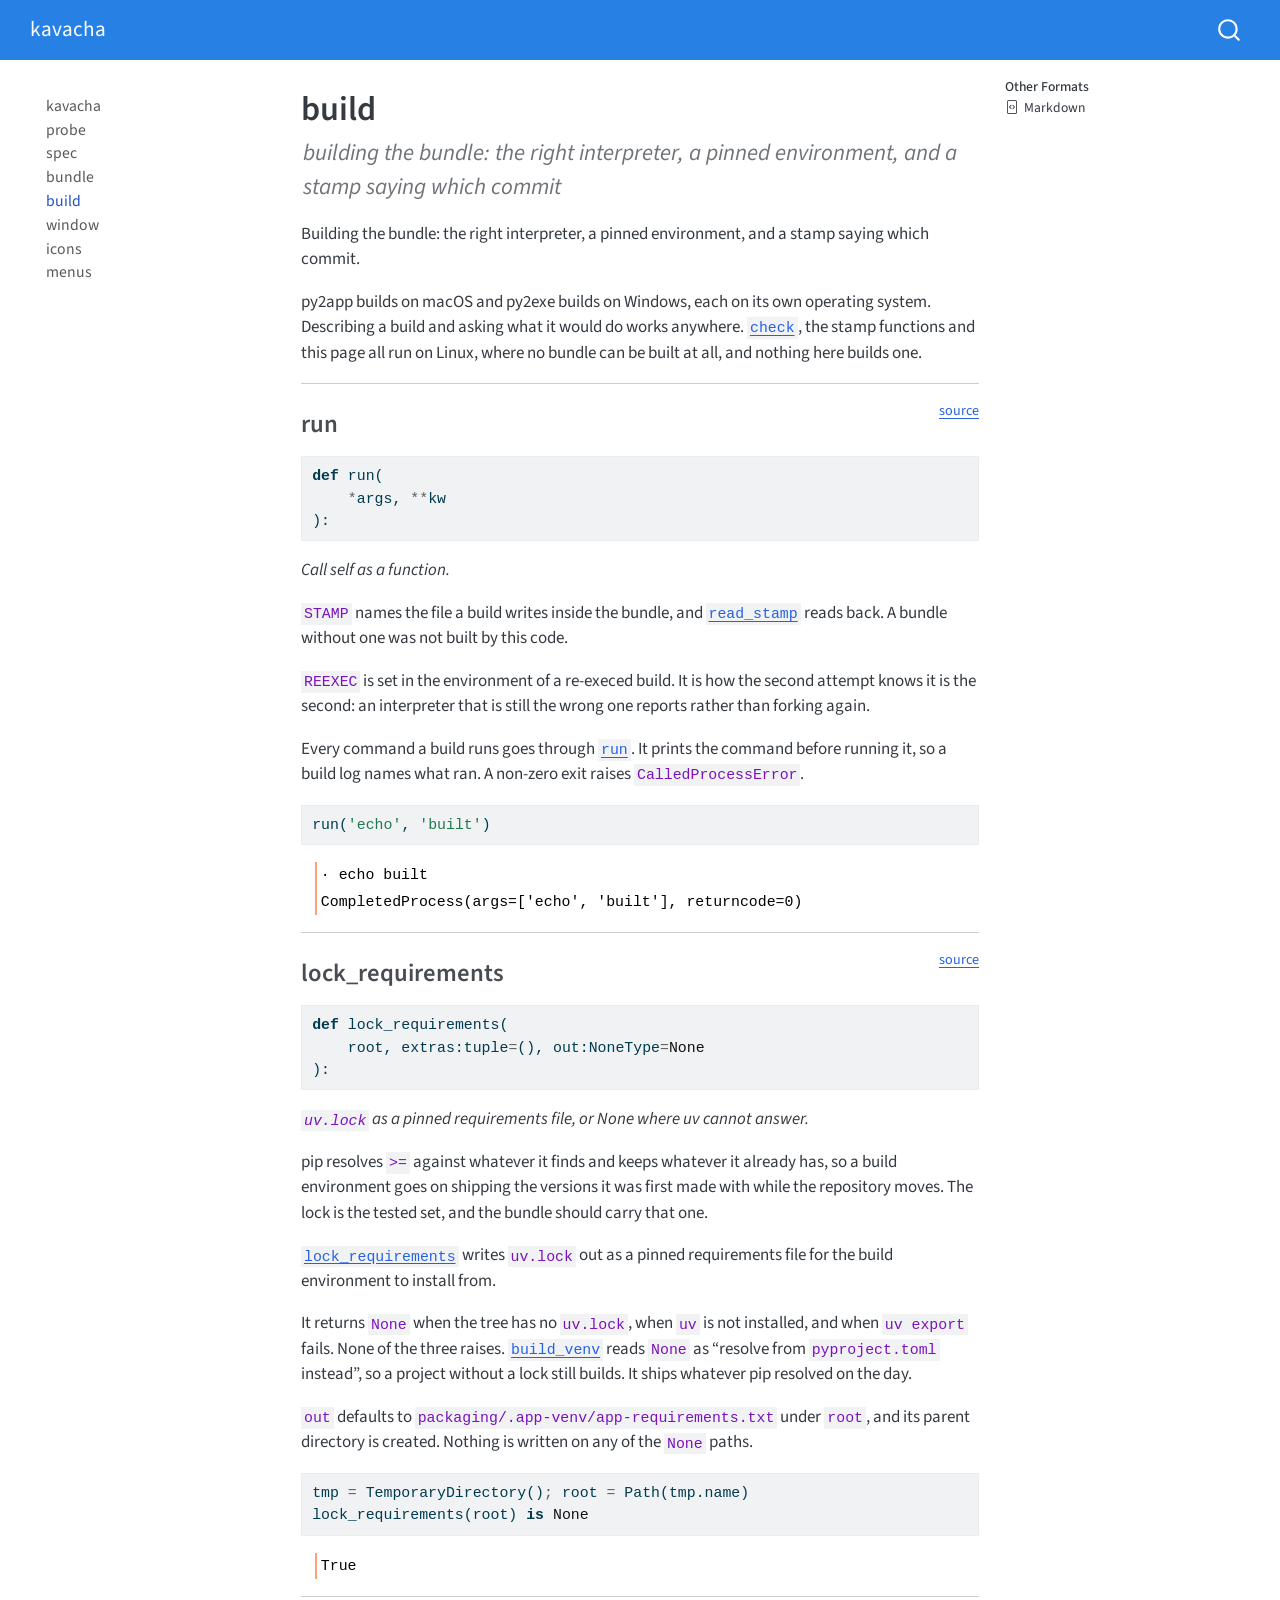
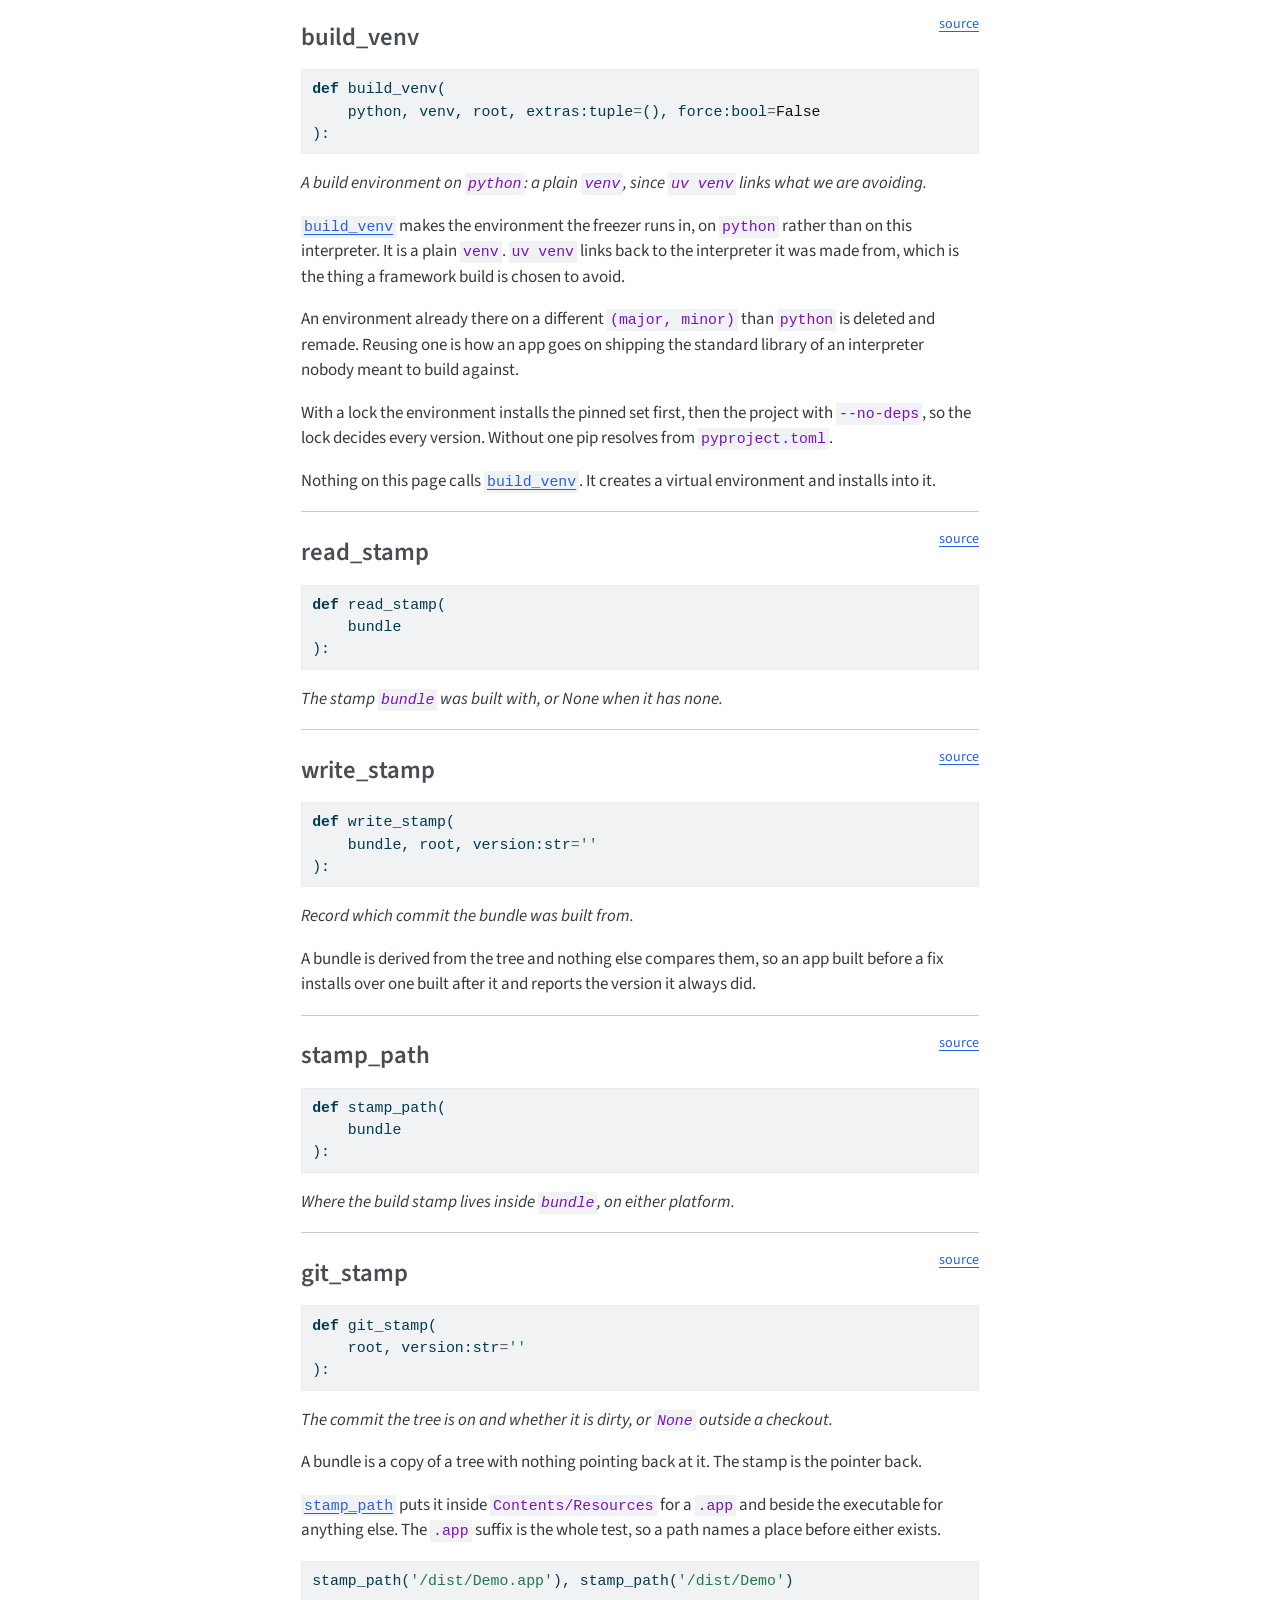
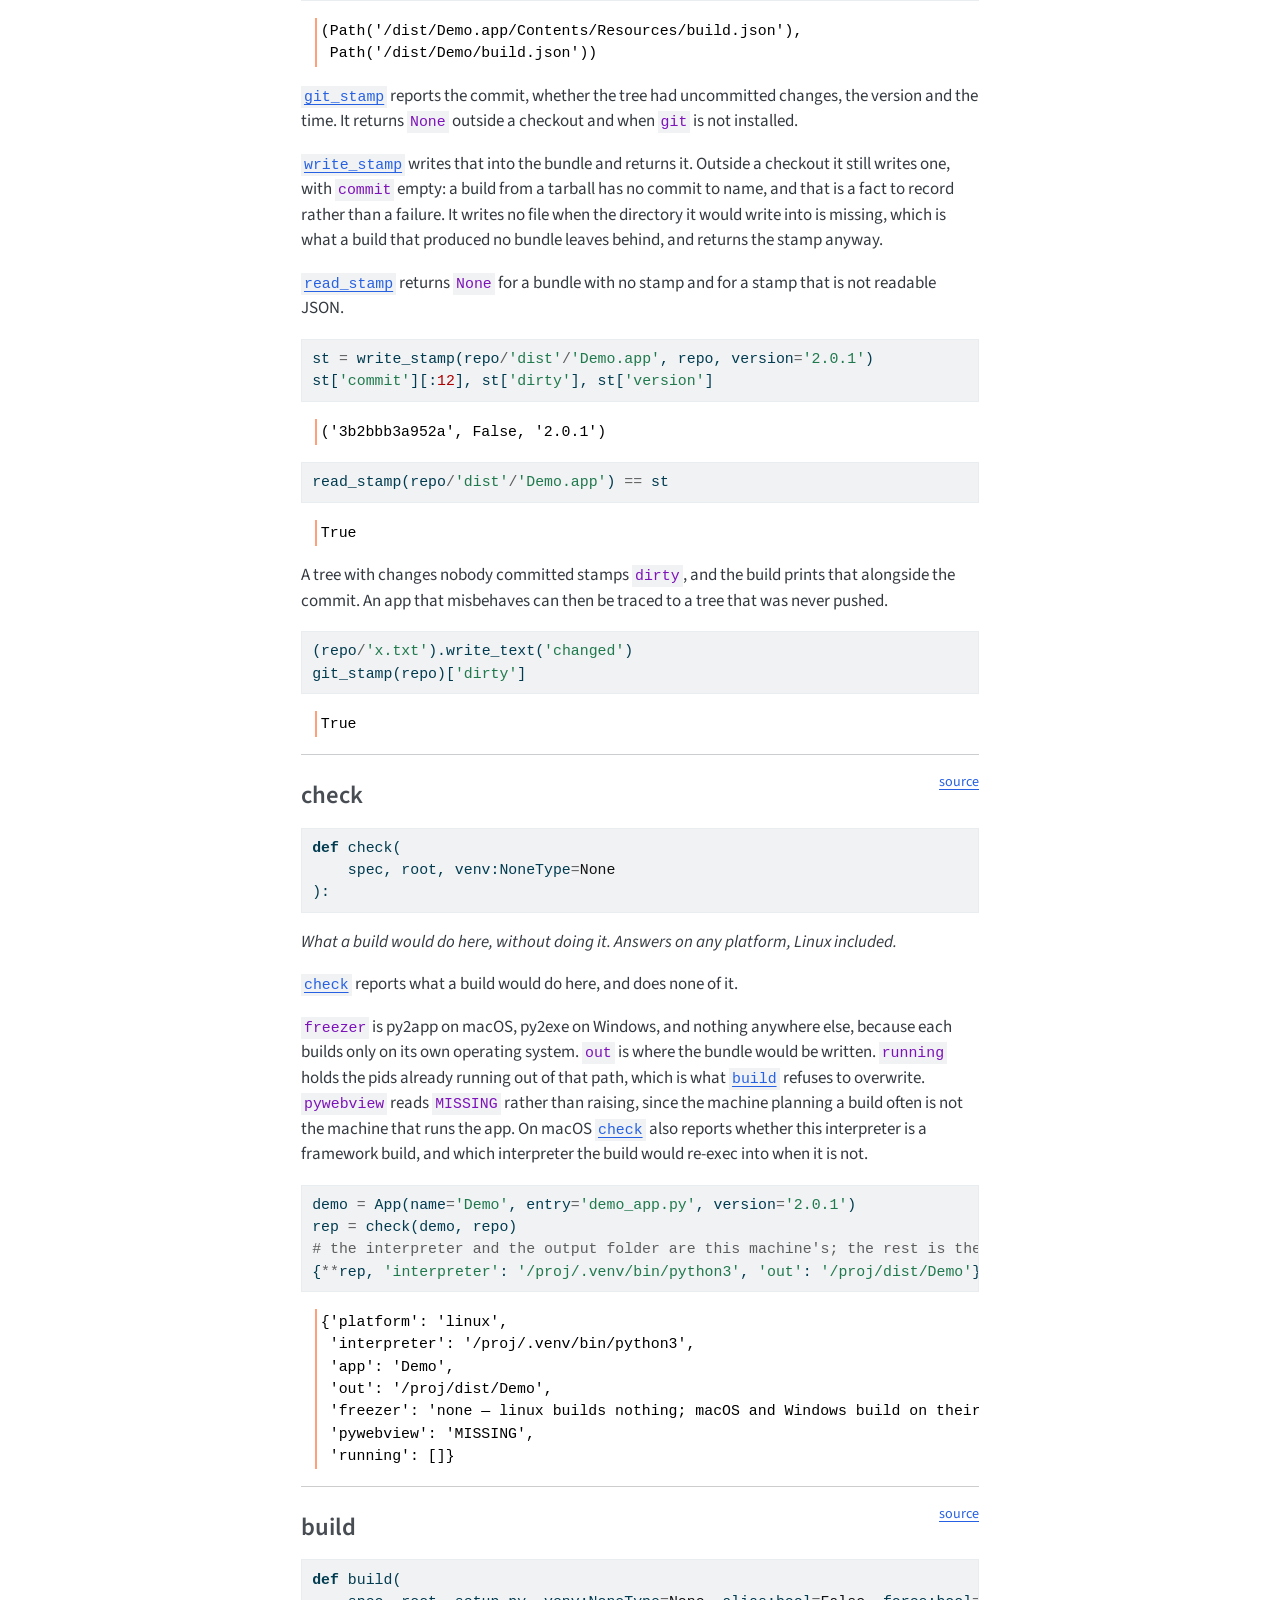
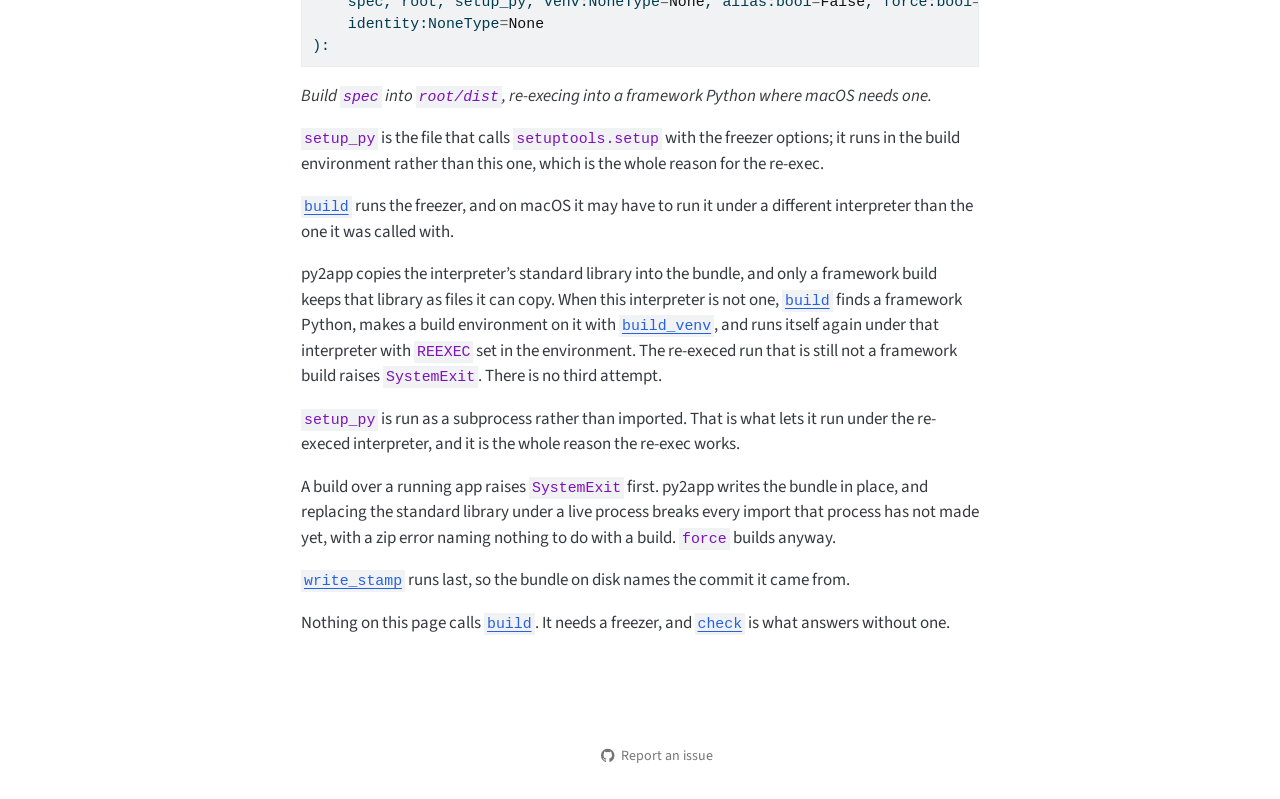
==== build.html @ 0327055d "deploy: a3404d7b54cb5eae40a34bd60ddd56decff3e683" ====
<!DOCTYPE html>
<html xmlns="http://www.w3.org/1999/xhtml" lang="en" xml:lang="en"><head>

<meta charset="utf-8">
<meta name="generator" content="quarto-1.10.18">

<meta name="viewport" content="width=device-width, initial-scale=1.0, user-scalable=yes">

<meta name="description" content="building the bundle: the right interpreter, a pinned environment, and a stamp saying which commit">

<title>build – kavacha</title>
<style>
/* Default styles provided by pandoc.
** See https://pandoc.org/MANUAL.html#variables-for-html for config info.
*/
span.smallcaps{font-variant: small-caps;}
div.columns{display: flex; gap: 1.5em;}
div.column{flex: auto;}
@media screen {
div.columns{gap: min(4vw, 1.5em);}
div.column{overflow-x: auto;}
}
div.hanging-indent{margin-left: 1.5em; text-indent: -1.5em;}
ul.task-list{list-style: none;}
ul.task-list li input[type="checkbox"] {
  width: 0.8em;
  margin: 0 0.8em 0.2em -1em; /* quarto-specific, see https://github.com/quarto-dev/quarto-cli/issues/4556 */ 
  vertical-align: middle;
}
/* CSS for syntax highlighting */
html { -webkit-text-size-adjust: 100%; }
pre > code.sourceCode { white-space: pre; position: relative; }
pre > code.sourceCode > span { display: inline-block; line-height: 1.25; }
pre > code.sourceCode > span:empty { height: 1.2em; }
.sourceCode { overflow: visible; }
code.sourceCode > span { color: inherit; text-decoration: inherit; }
div.sourceCode { margin: 1em 0; }
pre.sourceCode { margin: 0; }
@media screen {
div.sourceCode { overflow: auto; }
}
@media print {
pre > code.sourceCode { white-space: pre-wrap; }
pre > code.sourceCode > span { text-indent: -5em; padding-left: 5em; }
}
pre.numberSource code
  { counter-reset: source-line 0; }
pre.numberSource code > span
  { position: relative; left: -4em; counter-increment: source-line; }
pre.numberSource code > span > a:first-child::before
  { content: counter(source-line);
    position: relative; left: -1em; text-align: right; vertical-align: baseline;
    border: none; display: inline-block;
    -webkit-touch-callout: none; -webkit-user-select: none;
    -khtml-user-select: none; -moz-user-select: none;
    -ms-user-select: none; user-select: none;
    padding: 0 4px; width: 4em;
  }
pre.numberSource { margin-left: 3em;  padding-left: 4px; }
div.sourceCode
  {   }
@media screen {
pre > code.sourceCode > span > a:first-child::before { text-decoration: underline; }
}
</style>


<script src="site_libs/quarto-nav/quarto-nav.js"></script>
<script src="site_libs/quarto-nav/headroom.min.js"></script>
<script src="site_libs/clipboard/clipboard.min.js"></script>
<script src="site_libs/quarto-search/autocomplete.umd.js"></script>
<script src="site_libs/quarto-search/fuse.min.js"></script>
<script src="site_libs/quarto-search/quarto-search.js"></script>
<meta name="quarto:offset" content="./">
<script src="site_libs/quarto-html/quarto.js" type="module"></script>
<script src="site_libs/quarto-html/tabsets/tabsets.js" type="module"></script>
<script src="site_libs/quarto-html/popper.min.js"></script>
<script src="site_libs/quarto-html/tippy.umd.min.js"></script>
<script src="site_libs/quarto-html/anchor.min.js"></script>
<link href="site_libs/quarto-html/tippy.css" rel="stylesheet">
<link href="site_libs/quarto-html/quarto-syntax-highlighting-64a204ab8560d761af7679ceaba22944.css" rel="stylesheet" id="quarto-text-highlighting-styles">
<script src="site_libs/bootstrap/bootstrap.min.js"></script>
<link href="site_libs/bootstrap/bootstrap-icons.css" rel="stylesheet">
<link href="site_libs/bootstrap/bootstrap-d63a2c9c8df14b07662b36303925c8cc.min.css" rel="stylesheet" append-hash="true" id="quarto-bootstrap" data-mode="light">
<script id="quarto-search-options" type="application/json">{
  "location": "navbar",
  "copy-button": false,
  "collapse-after": 3,
  "panel-placement": "end",
  "type": "overlay",
  "limit": 50,
  "keyboard-shortcut": [
    "f",
    "/",
    "s"
  ],
  "show-item-context": false,
  "language": {
    "search-no-results-text": "No results",
    "search-matching-documents-text": "matching documents",
    "search-copy-link-title": "Copy link to search",
    "search-hide-matches-text": "Hide additional matches",
    "search-more-match-text": "more match in this document",
    "search-more-matches-text": "more matches in this document",
    "search-clear-button-title": "Clear",
    "search-text-placeholder": "",
    "search-detached-cancel-button-title": "Cancel",
    "search-submit-button-title": "Submit",
    "search-label": "Search"
  }
}</script>


<link rel="stylesheet" href="styles.css">
<meta property="og:title" content="build – kavacha">
<meta property="og:description" content="building the bundle: the right interpreter, a pinned environment, and a stamp saying which commit">
<meta property="og:site_name" content="kavacha">
<meta name="twitter:title" content="build – kavacha">
<meta name="twitter:description" content="building the bundle: the right interpreter, a pinned environment, and a stamp saying which commit">
<meta name="twitter:card" content="summary">
</head>

<body class="nav-sidebar floating nav-fixed quarto-light">

<div id="quarto-search-results"></div>
  <header id="quarto-header" class="headroom fixed-top">
    <nav class="navbar navbar-expand-lg " data-bs-theme="dark">
      <div class="navbar-container container-fluid">
      <div class="navbar-brand-container mx-auto">
    <a class="navbar-brand" href="./index.html">
    <span class="navbar-title">kavacha</span>
    </a>
  </div>
        <div class="quarto-navbar-tools tools-end">
</div>
          <div id="quarto-search" class="" title="Search"></div>
      </div> <!-- /container-fluid -->
    </nav>
  <nav class="quarto-secondary-nav">
    <div class="container-fluid d-flex">
      <button type="button" class="quarto-btn-toggle btn" data-bs-toggle="collapse" role="button" data-bs-target=".quarto-sidebar-collapse-item" aria-controls="quarto-sidebar" aria-expanded="false" aria-label="Toggle sidebar navigation" onclick="if (window.quartoToggleHeadroom) { window.quartoToggleHeadroom(); }">
        <i class="bi bi-layout-text-sidebar-reverse"></i>
      </button>
        <nav class="quarto-page-breadcrumbs" aria-label="breadcrumb"><ol class="breadcrumb"><li class="breadcrumb-item"><a href="./build.html">build</a></li></ol></nav>
        <a class="flex-grow-1" role="navigation" data-bs-toggle="collapse" data-bs-target=".quarto-sidebar-collapse-item" aria-controls="quarto-sidebar" aria-expanded="false" aria-label="Toggle sidebar navigation" onclick="if (window.quartoToggleHeadroom) { window.quartoToggleHeadroom(); }">      
        </a>
    </div>
  </nav>
</header>
<!-- content -->
<div id="quarto-content" class="quarto-container page-columns page-rows-contents page-layout-article page-navbar">
<!-- sidebar -->
  <nav id="quarto-sidebar" class="sidebar collapse collapse-horizontal quarto-sidebar-collapse-item sidebar-navigation floating overflow-auto">
    <div class="sidebar-menu-container"> 
    <ul class="list-unstyled mt-1">
        <li class="sidebar-item">
  <div class="sidebar-item-container"> 
  <a href="./index.html" class="sidebar-item-text sidebar-link">
 <span class="menu-text">kavacha</span></a>
  </div>
</li>
        <li class="sidebar-item">
  <div class="sidebar-item-container"> 
  <a href="./probe.html" class="sidebar-item-text sidebar-link">
 <span class="menu-text">probe</span></a>
  </div>
</li>
        <li class="sidebar-item">
  <div class="sidebar-item-container"> 
  <a href="./spec.html" class="sidebar-item-text sidebar-link">
 <span class="menu-text">spec</span></a>
  </div>
</li>
        <li class="sidebar-item">
  <div class="sidebar-item-container"> 
  <a href="./bundle.html" class="sidebar-item-text sidebar-link">
 <span class="menu-text">bundle</span></a>
  </div>
</li>
        <li class="sidebar-item">
  <div class="sidebar-item-container"> 
  <a href="./build.html" class="sidebar-item-text sidebar-link active">
 <span class="menu-text">build</span></a>
  </div>
</li>
        <li class="sidebar-item">
  <div class="sidebar-item-container"> 
  <a href="./window.html" class="sidebar-item-text sidebar-link">
 <span class="menu-text">window</span></a>
  </div>
</li>
        <li class="sidebar-item">
  <div class="sidebar-item-container"> 
  <a href="./icons.html" class="sidebar-item-text sidebar-link">
 <span class="menu-text">icons</span></a>
  </div>
</li>
        <li class="sidebar-item">
  <div class="sidebar-item-container"> 
  <a href="./menus.html" class="sidebar-item-text sidebar-link">
 <span class="menu-text">menus</span></a>
  </div>
</li>
    </ul>
    </div>
</nav>
<div id="quarto-sidebar-glass" class="quarto-sidebar-collapse-item" data-bs-toggle="collapse" data-bs-target=".quarto-sidebar-collapse-item"></div>
<!-- margin-sidebar -->
    <div id="quarto-margin-sidebar" class="sidebar margin-sidebar">
        
    <div class="quarto-alternate-formats"><h2>Other Formats</h2><ul><li><a href="build.html.md"><i class="bi bi-file-code"></i>Markdown</a></li></ul></div></div>
<!-- main -->
<main class="content" id="quarto-document-content">

<header id="title-block-header" class="quarto-title-block default">
<div class="quarto-title">
<h1 class="title">build</h1>
</div>

<div>
  <div class="description">
    building the bundle: the right interpreter, a pinned environment, and a stamp saying which commit
  </div>
</div>


<div class="quarto-title-meta">

    
  
    
  </div>
  


</header>


<!-- WARNING: THIS FILE WAS AUTOGENERATED! DO NOT EDIT! -->
<p>Building the bundle: the right interpreter, a pinned environment, and a stamp saying which commit.</p>
<p>py2app builds on macOS and py2exe builds on Windows, each on its own operating system. Describing a build and asking what it would do works anywhere. <a href="https://vedicreader.github.io/kavacha/build.html#check"><code>check</code></a>, the stamp functions and this page all run on Linux, where no bundle can be built at all, and nothing here builds one.</p>
<div id="82f7b619" class="cell" data-quarto-private-1="{&quot;key&quot;:&quot;execution&quot;,&quot;value&quot;:{&quot;iopub.execute_input&quot;:&quot;2026-09-02T08:48:09.131206+00:00&quot;,&quot;shell.execute_reply&quot;:&quot;2026-09-02T08:48:09.187807+00:00&quot;,&quot;total&quot;:0.05660334299999903}}" data-execution_count="4">
<hr>
<p><a href="https://github.com/vedicreader/kavacha/blob/main/kavacha/build.py#L21" target="_blank" style="float:right; font-size:smaller">source</a></p>
<section id="run" class="level3">
<h3 class="anchored" data-anchor-id="run">run</h3>
<div class="code-copy-outer-scaffold"><div class="sourceCode" id="cb1"><pre class="sourceCode python code-with-copy"><code class="sourceCode python"><span id="cb1-1"><a href="#cb1-1" aria-hidden="true" tabindex="-1"></a><span class="kw">def</span> run(</span>
<span id="cb1-2"><a href="#cb1-2" aria-hidden="true" tabindex="-1"></a>    <span class="op">*</span>args, <span class="op">**</span>kw</span>
<span id="cb1-3"><a href="#cb1-3" aria-hidden="true" tabindex="-1"></a>):</span></code></pre></div><button title="Copy to Clipboard" class="code-copy-button"><i class="bi"></i></button></div>
<p><em>Call self as a function.</em></p>
</section>
</div>
<p><code>STAMP</code> names the file a build writes inside the bundle, and <a href="https://vedicreader.github.io/kavacha/build.html#read_stamp"><code>read_stamp</code></a> reads back. A bundle without one was not built by this code.</p>
<p><code>REEXEC</code> is set in the environment of a re-execed build. It is how the second attempt knows it is the second: an interpreter that is still the wrong one reports rather than forking again.</p>
<p>Every command a build runs goes through <a href="https://vedicreader.github.io/kavacha/build.html#run"><code>run</code></a>. It prints the command before running it, so a build log names what ran. A non-zero exit raises <code>CalledProcessError</code>.</p>
<div id="8f3ddc7a" class="cell">
<div class="code-copy-outer-scaffold"><div class="sourceCode cell-code" id="cb2"><pre class="sourceCode python code-with-copy"><code class="sourceCode python"><span id="cb2-1"><a href="#cb2-1" aria-hidden="true" tabindex="-1"></a>run(<span class="st">'echo'</span>, <span class="st">'built'</span>)</span></code></pre></div><button title="Copy to Clipboard" class="code-copy-button"><i class="bi"></i></button></div>
<div class="cell-output cell-output-stdout">
<pre><code>· echo built</code></pre>
</div>
<div class="cell-output cell-output-display">
<pre><code>CompletedProcess(args=['echo', 'built'], returncode=0)</code></pre>
</div>
</div>
<div id="dff03c9b" class="cell" data-quarto-private-1="{&quot;key&quot;:&quot;execution&quot;,&quot;value&quot;:{&quot;iopub.execute_input&quot;:&quot;2026-09-02T08:48:09.189614+00:00&quot;,&quot;shell.execute_reply&quot;:&quot;2026-09-02T08:48:09.192902+00:00&quot;,&quot;total&quot;:0.003290288999998836}}" data-execution_count="6">
<hr>
<p><a href="https://github.com/vedicreader/kavacha/blob/main/kavacha/build.py#L26" target="_blank" style="float:right; font-size:smaller">source</a></p>
<section id="lock_requirements" class="level3">
<h3 class="anchored" data-anchor-id="lock_requirements">lock_requirements</h3>
<div class="code-copy-outer-scaffold"><div class="sourceCode" id="cb5"><pre class="sourceCode python code-with-copy"><code class="sourceCode python"><span id="cb5-1"><a href="#cb5-1" aria-hidden="true" tabindex="-1"></a><span class="kw">def</span> lock_requirements(</span>
<span id="cb5-2"><a href="#cb5-2" aria-hidden="true" tabindex="-1"></a>    root, extras:<span class="bu">tuple</span><span class="op">=</span>(), out:NoneType<span class="op">=</span><span class="va">None</span></span>
<span id="cb5-3"><a href="#cb5-3" aria-hidden="true" tabindex="-1"></a>):</span></code></pre></div><button title="Copy to Clipboard" class="code-copy-button"><i class="bi"></i></button></div>
<p><em><code>uv.lock</code> as a pinned requirements file, or None where uv cannot answer.</em></p>
<p>pip resolves <code>&gt;=</code> against whatever it finds and keeps whatever it already has, so a build environment goes on shipping the versions it was first made with while the repository moves. The lock is the tested set, and the bundle should carry that one.</p>
</section>
</div>
<p><a href="https://vedicreader.github.io/kavacha/build.html#lock_requirements"><code>lock_requirements</code></a> writes <code>uv.lock</code> out as a pinned requirements file for the build environment to install from.</p>
<p>It returns <code>None</code> when the tree has no <code>uv.lock</code>, when <code>uv</code> is not installed, and when <code>uv export</code> fails. None of the three raises. <a href="https://vedicreader.github.io/kavacha/build.html#build_venv"><code>build_venv</code></a> reads <code>None</code> as “resolve from <code>pyproject.toml</code> instead”, so a project without a lock still builds. It ships whatever pip resolved on the day.</p>
<p><code>out</code> defaults to <code>packaging/.app-venv/app-requirements.txt</code> under <code>root</code>, and its parent directory is created. Nothing is written on any of the <code>None</code> paths.</p>
<div id="d8c594e6" class="cell">
<div class="code-copy-outer-scaffold"><div class="sourceCode cell-code" id="cb6"><pre class="sourceCode python code-with-copy"><code class="sourceCode python"><span id="cb6-1"><a href="#cb6-1" aria-hidden="true" tabindex="-1"></a>tmp <span class="op">=</span> TemporaryDirectory()<span class="op">;</span> root <span class="op">=</span> Path(tmp.name)</span>
<span id="cb6-2"><a href="#cb6-2" aria-hidden="true" tabindex="-1"></a>lock_requirements(root) <span class="kw">is</span> <span class="va">None</span></span></code></pre></div><button title="Copy to Clipboard" class="code-copy-button"><i class="bi"></i></button></div>
<div class="cell-output cell-output-display">
<pre><code>True</code></pre>
</div>
</div>
<div id="2c5c7f65" class="cell" data-quarto-private-1="{&quot;key&quot;:&quot;execution&quot;,&quot;value&quot;:{&quot;iopub.execute_input&quot;:&quot;2026-09-02T08:48:09.195103+00:00&quot;,&quot;shell.execute_reply&quot;:&quot;2026-09-02T08:48:09.198596+00:00&quot;,&quot;total&quot;:0.003495759000003318}}" data-execution_count="8">
<hr>
<p><a href="https://github.com/vedicreader/kavacha/blob/main/kavacha/build.py#L49" target="_blank" style="float:right; font-size:smaller">source</a></p>
<section id="build_venv" class="level3">
<h3 class="anchored" data-anchor-id="build_venv">build_venv</h3>
<div class="code-copy-outer-scaffold"><div class="sourceCode" id="cb8"><pre class="sourceCode python code-with-copy"><code class="sourceCode python"><span id="cb8-1"><a href="#cb8-1" aria-hidden="true" tabindex="-1"></a><span class="kw">def</span> build_venv(</span>
<span id="cb8-2"><a href="#cb8-2" aria-hidden="true" tabindex="-1"></a>    python, venv, root, extras:<span class="bu">tuple</span><span class="op">=</span>(), force:<span class="bu">bool</span><span class="op">=</span><span class="va">False</span></span>
<span id="cb8-3"><a href="#cb8-3" aria-hidden="true" tabindex="-1"></a>):</span></code></pre></div><button title="Copy to Clipboard" class="code-copy-button"><i class="bi"></i></button></div>
<p><em>A build environment on <code>python</code>: a plain <code>venv</code>, since <code>uv venv</code> links what we are avoiding.</em></p>
</section>
</div>
<p><a href="https://vedicreader.github.io/kavacha/build.html#build_venv"><code>build_venv</code></a> makes the environment the freezer runs in, on <code>python</code> rather than on this interpreter. It is a plain <code>venv</code>. <code>uv venv</code> links back to the interpreter it was made from, which is the thing a framework build is chosen to avoid.</p>
<p>An environment already there on a different <code>(major, minor)</code> than <code>python</code> is deleted and remade. Reusing one is how an app goes on shipping the standard library of an interpreter nobody meant to build against.</p>
<p>With a lock the environment installs the pinned set first, then the project with <code>--no-deps</code>, so the lock decides every version. Without one pip resolves from <code>pyproject.toml</code>.</p>
<p>Nothing on this page calls <a href="https://vedicreader.github.io/kavacha/build.html#build_venv"><code>build_venv</code></a>. It creates a virtual environment and installs into it.</p>
<div id="17938307" class="cell" data-quarto-private-1="{&quot;key&quot;:&quot;execution&quot;,&quot;value&quot;:{&quot;iopub.execute_input&quot;:&quot;2026-09-02T08:48:09.200862+00:00&quot;,&quot;shell.execute_reply&quot;:&quot;2026-09-02T08:48:09.203283+00:00&quot;,&quot;total&quot;:0.002424007999998423}}" data-execution_count="10">
<hr>
<p><a href="https://github.com/vedicreader/kavacha/blob/main/kavacha/build.py#L100" target="_blank" style="float:right; font-size:smaller">source</a></p>
<section id="read_stamp" class="level3">
<h3 class="anchored" data-anchor-id="read_stamp">read_stamp</h3>
<div class="code-copy-outer-scaffold"><div class="sourceCode" id="cb9"><pre class="sourceCode python code-with-copy"><code class="sourceCode python"><span id="cb9-1"><a href="#cb9-1" aria-hidden="true" tabindex="-1"></a><span class="kw">def</span> read_stamp(</span>
<span id="cb9-2"><a href="#cb9-2" aria-hidden="true" tabindex="-1"></a>    bundle</span>
<span id="cb9-3"><a href="#cb9-3" aria-hidden="true" tabindex="-1"></a>):</span></code></pre></div><button title="Copy to Clipboard" class="code-copy-button"><i class="bi"></i></button></div>
<p><em>The stamp <code>bundle</code> was built with, or None when it has none.</em></p>
</section>
</div>
<div id="ce5b53c8" class="cell" data-quarto-private-1="{&quot;key&quot;:&quot;execution&quot;,&quot;value&quot;:{&quot;iopub.execute_input&quot;:&quot;2026-09-02T08:48:09.203364+00:00&quot;,&quot;shell.execute_reply&quot;:&quot;2026-09-02T08:48:09.206114+00:00&quot;,&quot;total&quot;:0.0027528340000060325}}" data-execution_count="11">
<hr>
<p><a href="https://github.com/vedicreader/kavacha/blob/main/kavacha/build.py#L87" target="_blank" style="float:right; font-size:smaller">source</a></p>
<section id="write_stamp" class="level3">
<h3 class="anchored" data-anchor-id="write_stamp">write_stamp</h3>
<div class="code-copy-outer-scaffold"><div class="sourceCode" id="cb10"><pre class="sourceCode python code-with-copy"><code class="sourceCode python"><span id="cb10-1"><a href="#cb10-1" aria-hidden="true" tabindex="-1"></a><span class="kw">def</span> write_stamp(</span>
<span id="cb10-2"><a href="#cb10-2" aria-hidden="true" tabindex="-1"></a>    bundle, root, version:<span class="bu">str</span><span class="op">=</span><span class="st">''</span></span>
<span id="cb10-3"><a href="#cb10-3" aria-hidden="true" tabindex="-1"></a>):</span></code></pre></div><button title="Copy to Clipboard" class="code-copy-button"><i class="bi"></i></button></div>
<p><em>Record which commit the bundle was built from.</em></p>
<p>A bundle is derived from the tree and nothing else compares them, so an app built before a fix installs over one built after it and reports the version it always did.</p>
</section>
</div>
<div id="5e7839e1" class="cell" data-quarto-private-1="{&quot;key&quot;:&quot;execution&quot;,&quot;value&quot;:{&quot;iopub.execute_input&quot;:&quot;2026-09-02T08:48:09.206198+00:00&quot;,&quot;shell.execute_reply&quot;:&quot;2026-09-02T08:48:09.208647+00:00&quot;,&quot;total&quot;:0.002451403999998547}}" data-execution_count="12">
<hr>
<p><a href="https://github.com/vedicreader/kavacha/blob/main/kavacha/build.py#L82" target="_blank" style="float:right; font-size:smaller">source</a></p>
<section id="stamp_path" class="level3">
<h3 class="anchored" data-anchor-id="stamp_path">stamp_path</h3>
<div class="code-copy-outer-scaffold"><div class="sourceCode" id="cb11"><pre class="sourceCode python code-with-copy"><code class="sourceCode python"><span id="cb11-1"><a href="#cb11-1" aria-hidden="true" tabindex="-1"></a><span class="kw">def</span> stamp_path(</span>
<span id="cb11-2"><a href="#cb11-2" aria-hidden="true" tabindex="-1"></a>    bundle</span>
<span id="cb11-3"><a href="#cb11-3" aria-hidden="true" tabindex="-1"></a>):</span></code></pre></div><button title="Copy to Clipboard" class="code-copy-button"><i class="bi"></i></button></div>
<p><em>Where the build stamp lives inside <code>bundle</code>, on either platform.</em></p>
</section>
</div>
<div id="aae63530" class="cell" data-quarto-private-1="{&quot;key&quot;:&quot;execution&quot;,&quot;value&quot;:{&quot;iopub.execute_input&quot;:&quot;2026-09-02T08:48:09.208727+00:00&quot;,&quot;shell.execute_reply&quot;:&quot;2026-09-02T08:48:09.211577+00:00&quot;,&quot;total&quot;:0.0028532270000027893}}" data-execution_count="13">
<hr>
<p><a href="https://github.com/vedicreader/kavacha/blob/main/kavacha/build.py#L71" target="_blank" style="float:right; font-size:smaller">source</a></p>
<section id="git_stamp" class="level3">
<h3 class="anchored" data-anchor-id="git_stamp">git_stamp</h3>
<div class="code-copy-outer-scaffold"><div class="sourceCode" id="cb12"><pre class="sourceCode python code-with-copy"><code class="sourceCode python"><span id="cb12-1"><a href="#cb12-1" aria-hidden="true" tabindex="-1"></a><span class="kw">def</span> git_stamp(</span>
<span id="cb12-2"><a href="#cb12-2" aria-hidden="true" tabindex="-1"></a>    root, version:<span class="bu">str</span><span class="op">=</span><span class="st">''</span></span>
<span id="cb12-3"><a href="#cb12-3" aria-hidden="true" tabindex="-1"></a>):</span></code></pre></div><button title="Copy to Clipboard" class="code-copy-button"><i class="bi"></i></button></div>
<p><em>The commit the tree is on and whether it is dirty, or <code>None</code> outside a checkout.</em></p>
</section>
</div>
<p>A bundle is a copy of a tree with nothing pointing back at it. The stamp is the pointer back.</p>
<p><a href="https://vedicreader.github.io/kavacha/build.html#stamp_path"><code>stamp_path</code></a> puts it inside <code>Contents/Resources</code> for a <code>.app</code> and beside the executable for anything else. The <code>.app</code> suffix is the whole test, so a path names a place before either exists.</p>
<div id="6835ecb6" class="cell">
<div class="code-copy-outer-scaffold"><div class="sourceCode cell-code" id="cb13"><pre class="sourceCode python code-with-copy"><code class="sourceCode python"><span id="cb13-1"><a href="#cb13-1" aria-hidden="true" tabindex="-1"></a>stamp_path(<span class="st">'/dist/Demo.app'</span>), stamp_path(<span class="st">'/dist/Demo'</span>)</span></code></pre></div><button title="Copy to Clipboard" class="code-copy-button"><i class="bi"></i></button></div>
<div class="cell-output cell-output-display">
<pre><code>(Path('/dist/Demo.app/Contents/Resources/build.json'),
 Path('/dist/Demo/build.json'))</code></pre>
</div>
</div>
<p><a href="https://vedicreader.github.io/kavacha/build.html#git_stamp"><code>git_stamp</code></a> reports the commit, whether the tree had uncommitted changes, the version and the time. It returns <code>None</code> outside a checkout and when <code>git</code> is not installed.</p>
<p><a href="https://vedicreader.github.io/kavacha/build.html#write_stamp"><code>write_stamp</code></a> writes that into the bundle and returns it. Outside a checkout it still writes one, with <code>commit</code> empty: a build from a tarball has no commit to name, and that is a fact to record rather than a failure. It writes no file when the directory it would write into is missing, which is what a build that produced no bundle leaves behind, and returns the stamp anyway.</p>
<p><a href="https://vedicreader.github.io/kavacha/build.html#read_stamp"><code>read_stamp</code></a> returns <code>None</code> for a bundle with no stamp and for a stamp that is not readable JSON.</p>
<div id="61fa6662" class="cell">
<div class="code-copy-outer-scaffold"><div class="sourceCode cell-code" id="cb15"><pre class="sourceCode python code-with-copy"><code class="sourceCode python"><span id="cb15-1"><a href="#cb15-1" aria-hidden="true" tabindex="-1"></a>st <span class="op">=</span> write_stamp(repo<span class="op">/</span><span class="st">'dist'</span><span class="op">/</span><span class="st">'Demo.app'</span>, repo, version<span class="op">=</span><span class="st">'2.0.1'</span>)</span>
<span id="cb15-2"><a href="#cb15-2" aria-hidden="true" tabindex="-1"></a>st[<span class="st">'commit'</span>][:<span class="dv">12</span>], st[<span class="st">'dirty'</span>], st[<span class="st">'version'</span>]</span></code></pre></div><button title="Copy to Clipboard" class="code-copy-button"><i class="bi"></i></button></div>
<div class="cell-output cell-output-display">
<pre><code>('3b2bbb3a952a', False, '2.0.1')</code></pre>
</div>
</div>
<div id="0da5e6c6" class="cell">
<div class="code-copy-outer-scaffold"><div class="sourceCode cell-code" id="cb17"><pre class="sourceCode python code-with-copy"><code class="sourceCode python"><span id="cb17-1"><a href="#cb17-1" aria-hidden="true" tabindex="-1"></a>read_stamp(repo<span class="op">/</span><span class="st">'dist'</span><span class="op">/</span><span class="st">'Demo.app'</span>) <span class="op">==</span> st</span></code></pre></div><button title="Copy to Clipboard" class="code-copy-button"><i class="bi"></i></button></div>
<div class="cell-output cell-output-display">
<pre><code>True</code></pre>
</div>
</div>
<p>A tree with changes nobody committed stamps <code>dirty</code>, and the build prints that alongside the commit. An app that misbehaves can then be traced to a tree that was never pushed.</p>
<div id="e2d9206f" class="cell">
<div class="code-copy-outer-scaffold"><div class="sourceCode cell-code" id="cb19"><pre class="sourceCode python code-with-copy"><code class="sourceCode python"><span id="cb19-1"><a href="#cb19-1" aria-hidden="true" tabindex="-1"></a>(repo<span class="op">/</span><span class="st">'x.txt'</span>).write_text(<span class="st">'changed'</span>)</span>
<span id="cb19-2"><a href="#cb19-2" aria-hidden="true" tabindex="-1"></a>git_stamp(repo)[<span class="st">'dirty'</span>]</span></code></pre></div><button title="Copy to Clipboard" class="code-copy-button"><i class="bi"></i></button></div>
<div class="cell-output cell-output-display">
<pre><code>True</code></pre>
</div>
</div>
<div id="49fe3de7" class="cell" data-quarto-private-1="{&quot;key&quot;:&quot;execution&quot;,&quot;value&quot;:{&quot;iopub.execute_input&quot;:&quot;2026-09-02T08:48:09.214006+00:00&quot;,&quot;shell.execute_reply&quot;:&quot;2026-09-02T08:48:09.217144+00:00&quot;,&quot;total&quot;:0.0031407170000008477}}" data-execution_count="15">
<hr>
<p><a href="https://github.com/vedicreader/kavacha/blob/main/kavacha/build.py#L106" target="_blank" style="float:right; font-size:smaller">source</a></p>
<section id="check" class="level3">
<h3 class="anchored" data-anchor-id="check">check</h3>
<div class="code-copy-outer-scaffold"><div class="sourceCode" id="cb21"><pre class="sourceCode python code-with-copy"><code class="sourceCode python"><span id="cb21-1"><a href="#cb21-1" aria-hidden="true" tabindex="-1"></a><span class="kw">def</span> check(</span>
<span id="cb21-2"><a href="#cb21-2" aria-hidden="true" tabindex="-1"></a>    spec, root, venv:NoneType<span class="op">=</span><span class="va">None</span></span>
<span id="cb21-3"><a href="#cb21-3" aria-hidden="true" tabindex="-1"></a>):</span></code></pre></div><button title="Copy to Clipboard" class="code-copy-button"><i class="bi"></i></button></div>
<p><em>What a build would do here, without doing it. Answers on any platform, Linux included.</em></p>
</section>
</div>
<p><a href="https://vedicreader.github.io/kavacha/build.html#check"><code>check</code></a> reports what a build would do here, and does none of it.</p>
<p><code>freezer</code> is py2app on macOS, py2exe on Windows, and nothing anywhere else, because each builds only on its own operating system. <code>out</code> is where the bundle would be written. <code>running</code> holds the pids already running out of that path, which is what <a href="https://vedicreader.github.io/kavacha/build.html#build"><code>build</code></a> refuses to overwrite. <code>pywebview</code> reads <code>MISSING</code> rather than raising, since the machine planning a build often is not the machine that runs the app. On macOS <a href="https://vedicreader.github.io/kavacha/build.html#check"><code>check</code></a> also reports whether this interpreter is a framework build, and which interpreter the build would re-exec into when it is not.</p>
<div id="fd45620c" class="cell">
<div class="code-copy-outer-scaffold"><div class="sourceCode cell-code" id="cb22"><pre class="sourceCode python code-with-copy"><code class="sourceCode python"><span id="cb22-1"><a href="#cb22-1" aria-hidden="true" tabindex="-1"></a>demo <span class="op">=</span> App(name<span class="op">=</span><span class="st">'Demo'</span>, entry<span class="op">=</span><span class="st">'demo_app.py'</span>, version<span class="op">=</span><span class="st">'2.0.1'</span>)</span>
<span id="cb22-2"><a href="#cb22-2" aria-hidden="true" tabindex="-1"></a>rep <span class="op">=</span> check(demo, repo)</span>
<span id="cb22-3"><a href="#cb22-3" aria-hidden="true" tabindex="-1"></a><span class="co"># the interpreter and the output folder are this machine's; the rest is the same anywhere</span></span>
<span id="cb22-4"><a href="#cb22-4" aria-hidden="true" tabindex="-1"></a>{<span class="op">**</span>rep, <span class="st">'interpreter'</span>: <span class="st">'/proj/.venv/bin/python3'</span>, <span class="st">'out'</span>: <span class="st">'/proj/dist/Demo'</span>}</span></code></pre></div><button title="Copy to Clipboard" class="code-copy-button"><i class="bi"></i></button></div>
<div class="cell-output cell-output-display">
<pre><code>{'platform': 'linux',
 'interpreter': '/proj/.venv/bin/python3',
 'app': 'Demo',
 'out': '/proj/dist/Demo',
 'freezer': 'none — linux builds nothing; macOS and Windows build on their own OS',
 'pywebview': 'MISSING',
 'running': []}</code></pre>
</div>
</div>
<div id="b2085c76" class="cell" data-quarto-private-1="{&quot;key&quot;:&quot;execution&quot;,&quot;value&quot;:{&quot;iopub.execute_input&quot;:&quot;2026-09-02T08:48:09.219886+00:00&quot;,&quot;shell.execute_reply&quot;:&quot;2026-09-02T08:48:09.224140+00:00&quot;,&quot;total&quot;:0.0042564139999967665}}" data-execution_count="17">
<hr>
<p><a href="https://github.com/vedicreader/kavacha/blob/main/kavacha/build.py#L127" target="_blank" style="float:right; font-size:smaller">source</a></p>
<section id="build" class="level3">
<h3 class="anchored" data-anchor-id="build">build</h3>
<div class="code-copy-outer-scaffold"><div class="sourceCode" id="cb24"><pre class="sourceCode python code-with-copy"><code class="sourceCode python"><span id="cb24-1"><a href="#cb24-1" aria-hidden="true" tabindex="-1"></a><span class="kw">def</span> build(</span>
<span id="cb24-2"><a href="#cb24-2" aria-hidden="true" tabindex="-1"></a>    spec, root, setup_py, venv:NoneType<span class="op">=</span><span class="va">None</span>, alias:<span class="bu">bool</span><span class="op">=</span><span class="va">False</span>, force:<span class="bu">bool</span><span class="op">=</span><span class="va">False</span>, rebuild_venv:<span class="bu">bool</span><span class="op">=</span><span class="va">False</span>,</span>
<span id="cb24-3"><a href="#cb24-3" aria-hidden="true" tabindex="-1"></a>    identity:NoneType<span class="op">=</span><span class="va">None</span></span>
<span id="cb24-4"><a href="#cb24-4" aria-hidden="true" tabindex="-1"></a>):</span></code></pre></div><button title="Copy to Clipboard" class="code-copy-button"><i class="bi"></i></button></div>
<p><em>Build <code>spec</code> into <code>root/dist</code>, re-execing into a framework Python where macOS needs one.</em></p>
<p><code>setup_py</code> is the file that calls <code>setuptools.setup</code> with the freezer options; it runs in the build environment rather than this one, which is the whole reason for the re-exec.</p>
</section>
</div>
<p><a href="https://vedicreader.github.io/kavacha/build.html#build"><code>build</code></a> runs the freezer, and on macOS it may have to run it under a different interpreter than the one it was called with.</p>
<p>py2app copies the interpreter’s standard library into the bundle, and only a framework build keeps that library as files it can copy. When this interpreter is not one, <a href="https://vedicreader.github.io/kavacha/build.html#build"><code>build</code></a> finds a framework Python, makes a build environment on it with <a href="https://vedicreader.github.io/kavacha/build.html#build_venv"><code>build_venv</code></a>, and runs itself again under that interpreter with <code>REEXEC</code> set in the environment. The re-execed run that is still not a framework build raises <code>SystemExit</code>. There is no third attempt.</p>
<p><code>setup_py</code> is run as a subprocess rather than imported. That is what lets it run under the re-execed interpreter, and it is the whole reason the re-exec works.</p>
<p>A build over a running app raises <code>SystemExit</code> first. py2app writes the bundle in place, and replacing the standard library under a live process breaks every import that process has not made yet, with a zip error naming nothing to do with a build. <code>force</code> builds anyway.</p>
<p><a href="https://vedicreader.github.io/kavacha/build.html#write_stamp"><code>write_stamp</code></a> runs last, so the bundle on disk names the commit it came from.</p>
<p>Nothing on this page calls <a href="https://vedicreader.github.io/kavacha/build.html#build"><code>build</code></a>. It needs a freezer, and <a href="https://vedicreader.github.io/kavacha/build.html#check"><code>check</code></a> is what answers without one.</p>



</main> <!-- /main -->
<script id="quarto-html-after-body" type="application/javascript">
  window.document.addEventListener("DOMContentLoaded", function (event) {
    const icon = "";
    const anchorJS = new window.AnchorJS();
    anchorJS.options = {
      placement: 'right',
      icon: icon
    };
    anchorJS.add('.anchored');
    const isCodeAnnotation = (el) => {
      for (const clz of el.classList) {
        if (clz.startsWith('code-annotation-')) {                     
          return true;
        }
      }
      return false;
    }
    const onCopySuccess = function(e) {
      // button target
      const button = e.trigger;
      // don't keep focus
      button.blur();
      // flash "checked"
      button.classList.add('code-copy-button-checked');
      var currentTitle = button.getAttribute("title");
      button.setAttribute("title", "Copied!");
      let tooltip;
      if (window.bootstrap) {
        button.setAttribute("data-bs-toggle", "tooltip");
        button.setAttribute("data-bs-placement", "left");
        button.setAttribute("data-bs-title", "Copied!");
        tooltip = new bootstrap.Tooltip(button, 
          { trigger: "manual", 
            customClass: "code-copy-button-tooltip",
            offset: [0, -8]});
        tooltip.show();    
      }
      setTimeout(function() {
        if (tooltip) {
          tooltip.hide();
          button.removeAttribute("data-bs-title");
          button.removeAttribute("data-bs-toggle");
          button.removeAttribute("data-bs-placement");
        }
        button.setAttribute("title", currentTitle);
        button.classList.remove('code-copy-button-checked');
      }, 1000);
      // clear code selection
      e.clearSelection();
    }
    const getTextToCopy = function(trigger) {
      const outerScaffold = trigger.parentElement.cloneNode(true);
      const codeEl = outerScaffold.querySelector('code');
      for (const childEl of codeEl.children) {
        if (isCodeAnnotation(childEl)) {
          childEl.remove();
        }
      }
      return codeEl.innerText;
    }
    const clipboard = new window.ClipboardJS('.code-copy-button:not([data-in-quarto-modal])', {
      text: getTextToCopy
    });
    clipboard.on('success', onCopySuccess);
    if (window.document.getElementById('quarto-embedded-source-code-modal')) {
      const clipboardModal = new window.ClipboardJS('.code-copy-button[data-in-quarto-modal]', {
        text: getTextToCopy,
        container: window.document.getElementById('quarto-embedded-source-code-modal')
      });
      clipboardModal.on('success', onCopySuccess);
    }
      var localhostRegex = new RegExp(/^(?:http|https):\/\/localhost\:?[0-9]*\//);
      var mailtoRegex = new RegExp(/^mailto:/);
        var filterRegex = new RegExp("https:\/\/vedicreader\.github\.io\/kavacha");
      var isInternal = (href) => {
          return filterRegex.test(href) || localhostRegex.test(href) || mailtoRegex.test(href);
      }
      // Inspect non-navigation links and adorn them if external
     var links = window.document.querySelectorAll('a[href]:not(.nav-link):not(.navbar-brand):not(.toc-action):not(.sidebar-link):not(.sidebar-item-toggle):not(.pagination-link):not(.no-external):not([aria-hidden]):not(.dropdown-item):not(.quarto-navigation-tool):not(.about-link)');
      for (var i=0; i<links.length; i++) {
        const link = links[i];
        if (!isInternal(link.href)) {
          // undo the damage that might have been done by quarto-nav.js in the case of
          // links that we want to consider external
          if (link.dataset.originalHref !== undefined) {
            link.href = link.dataset.originalHref;
          }
        }
      }
    function tippyHover(el, contentFn, onTriggerFn, onUntriggerFn) {
      const config = {
        allowHTML: true,
        maxWidth: 500,
        delay: 100,
        arrow: false,
        appendTo: function(el) {
            return el.parentElement;
        },
        interactive: true,
        interactiveBorder: 10,
        theme: 'quarto',
        placement: 'bottom-start',
      };
      if (contentFn) {
        config.content = contentFn;
      }
      if (onTriggerFn) {
        config.onTrigger = onTriggerFn;
      }
      if (onUntriggerFn) {
        config.onUntrigger = onUntriggerFn;
      }
      window.tippy(el, config); 
    }
    const noterefs = window.document.querySelectorAll('a[role="doc-noteref"]');
    for (var i=0; i<noterefs.length; i++) {
      const ref = noterefs[i];
      tippyHover(ref, function() {
        // use id or data attribute instead here
        let href = ref.getAttribute('data-footnote-href') || ref.getAttribute('href');
        try { href = new URL(href).hash; } catch {}
        const id = href.replace(/^#\/?/, "");
        const note = window.document.getElementById(id);
        if (note) {
          return note.innerHTML;
        } else {
          return "";
        }
      });
    }
    const xrefs = window.document.querySelectorAll('a.quarto-xref');
    const processXRef = (id, note) => {
      // Strip column container classes
      const stripColumnClz = (el) => {
        el.classList.remove("page-full", "page-columns");
        if (el.children) {
          for (const child of el.children) {
            stripColumnClz(child);
          }
        }
      }
      stripColumnClz(note)
      if (id === null || id.startsWith('sec-')) {
        // Special case sections, only their first couple elements
        const container = document.createElement("div");
        if (note.children && note.children.length > 2) {
          container.appendChild(note.children[0].cloneNode(true));
          for (let i = 1; i < note.children.length; i++) {
            const child = note.children[i];
            if (child.tagName === "P" && child.innerText === "") {
              continue;
            } else {
              container.appendChild(child.cloneNode(true));
              break;
            }
          }
          if (window.Quarto?.typesetMath) {
            window.Quarto.typesetMath(container);
          }
          return container.innerHTML
        } else {
          if (window.Quarto?.typesetMath) {
            window.Quarto.typesetMath(note);
          }
          return note.innerHTML;
        }
      } else {
        // Remove any anchor links if they are present
        const anchorLink = note.querySelector('a.anchorjs-link');
        if (anchorLink) {
          anchorLink.remove();
        }
        if (window.Quarto?.typesetMath) {
          window.Quarto.typesetMath(note);
        }
        if (note.classList.contains("callout")) {
          return note.outerHTML;
        } else {
          return note.innerHTML;
        }
      }
    }
    for (var i=0; i<xrefs.length; i++) {
      const xref = xrefs[i];
      tippyHover(xref, undefined, function(instance) {
        instance.disable();
        let url = xref.getAttribute('href');
        let hash = undefined; 
        if (url.startsWith('#')) {
          hash = url;
        } else {
          try { hash = new URL(url).hash; } catch {}
        }
        if (hash) {
          const id = hash.replace(/^#\/?/, "");
          const note = window.document.getElementById(id);
          if (note !== null) {
            try {
              const html = processXRef(id, note.cloneNode(true));
              instance.setContent(html);
            } finally {
              instance.enable();
              instance.show();
            }
          } else {
            // See if we can fetch this
            fetch(url.split('#')[0])
            .then(res => res.text())
            .then(html => {
              const parser = new DOMParser();
              const htmlDoc = parser.parseFromString(html, "text/html");
              const note = htmlDoc.getElementById(id);
              if (note !== null) {
                const html = processXRef(id, note);
                instance.setContent(html);
              } 
            }).finally(() => {
              instance.enable();
              instance.show();
            });
          }
        } else {
          // See if we can fetch a full url (with no hash to target)
          // This is a special case and we should probably do some content thinning / targeting
          fetch(url)
          .then(res => res.text())
          .then(html => {
            const parser = new DOMParser();
            const htmlDoc = parser.parseFromString(html, "text/html");
            const note = htmlDoc.querySelector('main.content');
            if (note !== null) {
              // This should only happen for chapter cross references
              // (since there is no id in the URL)
              // remove the first header
              if (note.children.length > 0 && note.children[0].tagName === "HEADER") {
                note.children[0].remove();
              }
              const html = processXRef(null, note);
              instance.setContent(html);
            } 
          }).finally(() => {
            instance.enable();
            instance.show();
          });
        }
      }, function(instance) {
      });
    }
        let selectedAnnoteEl;
        const selectorForAnnotation = ( cell, annotation) => {
          let cellAttr = 'data-code-cell="' + cell + '"';
          let lineAttr = 'data-code-annotation="' +  annotation + '"';
          const selector = 'span[' + cellAttr + '][' + lineAttr + ']';
          return selector;
        }
        const selectCodeLines = (annoteEl) => {
          const doc = window.document;
          const targetCell = annoteEl.getAttribute("data-target-cell");
          const targetAnnotation = annoteEl.getAttribute("data-target-annotation");
          const annoteSpan = window.document.querySelector(selectorForAnnotation(targetCell, targetAnnotation));
          const lines = annoteSpan.getAttribute("data-code-lines").split(",");
          const lineIds = lines.map((line) => {
            return targetCell + "-" + line;
          })
          let top = null;
          let height = null;
          let parent = null;
          if (lineIds.length > 0) {
              //compute the position of the single el (top and bottom and make a div)
              const el = window.document.getElementById(lineIds[0]);
              top = el.offsetTop;
              height = el.offsetHeight;
              parent = el.parentElement.parentElement;
            if (lineIds.length > 1) {
              const lastEl = window.document.getElementById(lineIds[lineIds.length - 1]);
              const bottom = lastEl.offsetTop + lastEl.offsetHeight;
              height = bottom - top;
            }
            if (top !== null && height !== null && parent !== null) {
              // cook up a div (if necessary) and position it 
              let div = window.document.getElementById("code-annotation-line-highlight");
              if (div === null) {
                div = window.document.createElement("div");
                div.setAttribute("id", "code-annotation-line-highlight");
                div.style.position = 'absolute';
                parent.appendChild(div);
              }
              div.style.top = top - 2 + "px";
              div.style.height = height + 4 + "px";
              div.style.left = 0;
              let gutterDiv = window.document.getElementById("code-annotation-line-highlight-gutter");
              if (gutterDiv === null) {
                gutterDiv = window.document.createElement("div");
                gutterDiv.setAttribute("id", "code-annotation-line-highlight-gutter");
                gutterDiv.style.position = 'absolute';
                const codeCell = window.document.getElementById(targetCell);
                const gutter = codeCell.querySelector('.code-annotation-gutter');
                gutter.appendChild(gutterDiv);
              }
              gutterDiv.style.top = top - 2 + "px";
              gutterDiv.style.height = height + 4 + "px";
            }
            selectedAnnoteEl = annoteEl;
          }
        };
        const unselectCodeLines = () => {
          const elementsIds = ["code-annotation-line-highlight", "code-annotation-line-highlight-gutter"];
          elementsIds.forEach((elId) => {
            const div = window.document.getElementById(elId);
            if (div) {
              div.remove();
            }
          });
          selectedAnnoteEl = undefined;
        };
          // Handle positioning of the toggle
      window.addEventListener(
        "resize",
        throttle(() => {
          elRect = undefined;
          if (selectedAnnoteEl) {
            selectCodeLines(selectedAnnoteEl);
          }
        }, 10)
      );
      function throttle(fn, ms) {
      let throttle = false;
      let timer;
        return (...args) => {
          if(!throttle) { // first call gets through
              fn.apply(this, args);
              throttle = true;
          } else { // all the others get throttled
              if(timer) clearTimeout(timer); // cancel #2
              timer = setTimeout(() => {
                fn.apply(this, args);
                timer = throttle = false;
              }, ms);
          }
        };
      }
        // Attach click handler to the DT
        const annoteDls = window.document.querySelectorAll('dt[data-target-cell]');
        for (const annoteDlNode of annoteDls) {
          annoteDlNode.addEventListener('click', (event) => {
            const clickedEl = event.target;
            if (clickedEl !== selectedAnnoteEl) {
              unselectCodeLines();
              const activeEl = window.document.querySelector('dt[data-target-cell].code-annotation-active');
              if (activeEl) {
                activeEl.classList.remove('code-annotation-active');
              }
              selectCodeLines(clickedEl);
              clickedEl.classList.add('code-annotation-active');
            } else {
              // Unselect the line
              unselectCodeLines();
              clickedEl.classList.remove('code-annotation-active');
            }
          });
        }
    const findCites = (el) => {
      const parentEl = el.parentElement;
      if (parentEl) {
        const cites = parentEl.dataset.cites;
        if (cites) {
          return {
            el,
            cites: cites.split(' ')
          };
        } else {
          return findCites(el.parentElement)
        }
      } else {
        return undefined;
      }
    };
    var bibliorefs = window.document.querySelectorAll('a[role="doc-biblioref"]');
    for (var i=0; i<bibliorefs.length; i++) {
      const ref = bibliorefs[i];
      const citeInfo = findCites(ref);
      if (citeInfo) {
        tippyHover(citeInfo.el, function() {
          var popup = window.document.createElement('div');
          citeInfo.cites.forEach(function(cite) {
            var citeDiv = window.document.createElement('div');
            citeDiv.classList.add('hanging-indent');
            citeDiv.classList.add('csl-entry');
            var biblioDiv = window.document.getElementById('ref-' + cite);
            if (biblioDiv) {
              citeDiv.innerHTML = biblioDiv.innerHTML;
            }
            popup.appendChild(citeDiv);
          });
          return popup.innerHTML;
        });
      }
    }
  });
  </script>
</div> <!-- /content -->




<footer class="footer"><div class="nav-footer"><div class="nav-footer-center"><div class="toc-actions"><ul><li><a href="https://github.com/vedicreader/kavacha/issues/new" class="toc-action"><i class="bi bi-github"></i>Report an issue</a></li></ul></div></div></div></footer></body></html>
---- site_libs/quarto-html/tippy.css ----
.tippy-box[data-animation=fade][data-state=hidden]{opacity:0}[data-tippy-root]{max-width:calc(100vw - 10px)}.tippy-box{position:relative;background-color:#333;color:#fff;border-radius:4px;font-size:14px;line-height:1.4;white-space:normal;outline:0;transition-property:transform,visibility,opacity}.tippy-box[data-placement^=top]>.tippy-arrow{bottom:0}.tippy-box[data-placement^=top]>.tippy-arrow:before{bottom:-7px;left:0;border-width:8px 8px 0;border-top-color:initial;transform-origin:center top}.tippy-box[data-placement^=bottom]>.tippy-arrow{top:0}.tippy-box[data-placement^=bottom]>.tippy-arrow:before{top:-7px;left:0;border-width:0 8px 8px;border-bottom-color:initial;transform-origin:center bottom}.tippy-box[data-placement^=left]>.tippy-arrow{right:0}.tippy-box[data-placement^=left]>.tippy-arrow:before{border-width:8px 0 8px 8px;border-left-color:initial;right:-7px;transform-origin:center left}.tippy-box[data-placement^=right]>.tippy-arrow{left:0}.tippy-box[data-placement^=right]>.tippy-arrow:before{left:-7px;border-width:8px 8px 8px 0;border-right-color:initial;transform-origin:center right}.tippy-box[data-inertia][data-state=visible]{transition-timing-function:cubic-bezier(.54,1.5,.38,1.11)}.tippy-arrow{width:16px;height:16px;color:#333}.tippy-arrow:before{content:"";position:absolute;border-color:transparent;border-style:solid}.tippy-content{position:relative;padding:5px 9px;z-index:1}
---- site_libs/quarto-html/quarto-syntax-highlighting-64a204ab8560d761af7679ceaba22944.css ----
/* quarto syntax highlight colors */
:root {
  --quarto-hl-ot-color: #003B4F;
  --quarto-hl-at-color: #657422;
  --quarto-hl-ss-color: #20794D;
  --quarto-hl-an-color: #5E5E5E;
  --quarto-hl-fu-color: #4758AB;
  --quarto-hl-st-color: #20794D;
  --quarto-hl-cf-color: #003B4F;
  --quarto-hl-op-color: #5E5E5E;
  --quarto-hl-er-color: #AD0000;
  --quarto-hl-bn-color: #AD0000;
  --quarto-hl-al-color: #AD0000;
  --quarto-hl-va-color: #111111;
  --quarto-hl-bu-color: inherit;
  --quarto-hl-ex-color: inherit;
  --quarto-hl-pp-color: #AD0000;
  --quarto-hl-in-color: #5E5E5E;
  --quarto-hl-vs-color: #20794D;
  --quarto-hl-wa-color: #5E5E5E;
  --quarto-hl-do-color: #5E5E5E;
  --quarto-hl-im-color: #00769E;
  --quarto-hl-ch-color: #20794D;
  --quarto-hl-dt-color: #AD0000;
  --quarto-hl-fl-color: #AD0000;
  --quarto-hl-co-color: #5E5E5E;
  --quarto-hl-cv-color: #5E5E5E;
  --quarto-hl-cn-color: #8f5902;
  --quarto-hl-sc-color: #5E5E5E;
  --quarto-hl-dv-color: #AD0000;
  --quarto-hl-kw-color: #003B4F;
}

/* other quarto variables */
:root {
  --quarto-font-monospace: SFMono-Regular, Menlo, Monaco, Consolas, "Liberation Mono", "Courier New", monospace;
}

/* syntax highlight based on Pandoc's rules */
pre > code.sourceCode > span {
  color: #003B4F;
}

code.sourceCode > span {
  color: #003B4F;
}

div.sourceCode,
div.sourceCode pre.sourceCode {
  color: #003B4F;
}

/* Normal */
code span {
  color: #003B4F;
}

/* Alert */
code span.al {
  color: #AD0000;
  font-style: inherit;
}

/* Annotation */
code span.an {
  color: #5E5E5E;
  font-style: inherit;
}

/* Attribute */
code span.at {
  color: #657422;
  font-style: inherit;
}

/* BaseN */
code span.bn {
  color: #AD0000;
  font-style: inherit;
}

/* BuiltIn */
code span.bu {
  font-style: inherit;
}

/* ControlFlow */
code span.cf {
  color: #003B4F;
  font-weight: bold;
  font-style: inherit;
}

/* Char */
code span.ch {
  color: #20794D;
  font-style: inherit;
}

/* Constant */
code span.cn {
  color: #8f5902;
  font-style: inherit;
}

/* Comment */
code span.co {
  color: #5E5E5E;
  font-style: inherit;
}

/* CommentVar */
code span.cv {
  color: #5E5E5E;
  font-style: italic;
}

/* Documentation */
code span.do {
  color: #5E5E5E;
  font-style: italic;
}

/* DataType */
code span.dt {
  color: #AD0000;
  font-style: inherit;
}

/* DecVal */
code span.dv {
  color: #AD0000;
  font-style: inherit;
}

/* Error */
code span.er {
  color: #AD0000;
  font-style: inherit;
}

/* Extension */
code span.ex {
  font-style: inherit;
}

/* Float */
code span.fl {
  color: #AD0000;
  font-style: inherit;
}

/* Function */
code span.fu {
  color: #4758AB;
  font-style: inherit;
}

/* Import */
code span.im {
  color: #00769E;
  font-style: inherit;
}

/* Information */
code span.in {
  color: #5E5E5E;
  font-style: inherit;
}

/* Keyword */
code span.kw {
  color: #003B4F;
  font-weight: bold;
  font-style: inherit;
}

/* Operator */
code span.op {
  color: #5E5E5E;
  font-style: inherit;
}

/* Other */
code span.ot {
  color: #003B4F;
  font-style: inherit;
}

/* Preprocessor */
code span.pp {
  color: #AD0000;
  font-style: inherit;
}

/* SpecialChar */
code span.sc {
  color: #5E5E5E;
  font-style: inherit;
}

/* SpecialString */
code span.ss {
  color: #20794D;
  font-style: inherit;
}

/* String */
code span.st {
  color: #20794D;
  font-style: inherit;
}

/* Variable */
code span.va {
  color: #111111;
  font-style: inherit;
}

/* VerbatimString */
code span.vs {
  color: #20794D;
  font-style: inherit;
}

/* Warning */
code span.wa {
  color: #5E5E5E;
  font-style: italic;
}

.prevent-inlining {
  content: "</";
}

/*# sourceMappingURL=9d8d5bb603a83b8298b89080a598c93b.css.map */
---- styles.css ----
.cell {
  margin-bottom: 1rem;
}

.cell > .sourceCode {
  margin-bottom: 0;
}

.cell-output > pre {
  margin-bottom: 0;
}

.cell-output > pre, .cell-output > .sourceCode > pre, .cell-output-stdout > pre {
  margin-left: 0.8rem;
  margin-top: 0;
  background: none;
  border-left: 2px solid lightsalmon;
  border-top-left-radius: 0;
  border-top-right-radius: 0;
}

.cell-output > .sourceCode {
  border: none;
}

.cell-output > .sourceCode {
  background: none;
  margin-top: 0;
}

div.description {
  padding-left: 2px;
  padding-top: 5px;
  font-style: italic;
  font-size: 135%;
  opacity: 70%;
}
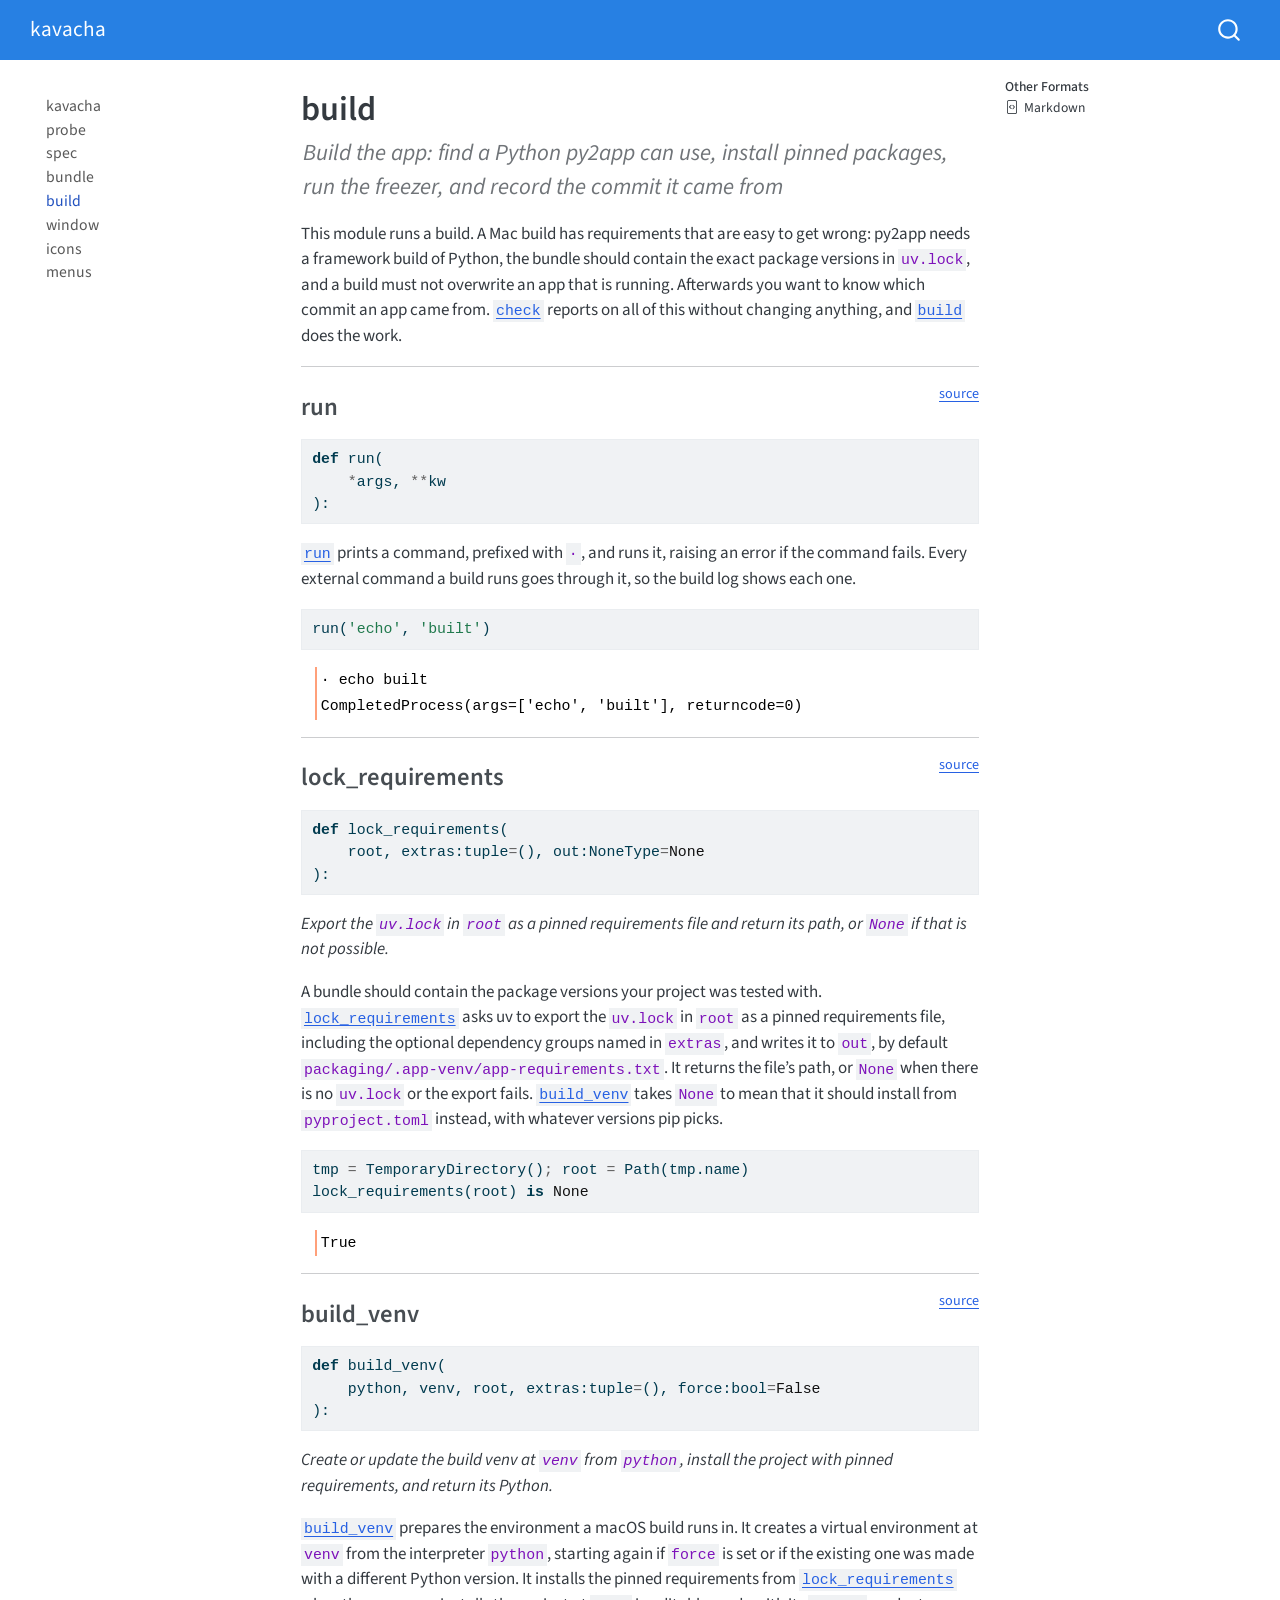
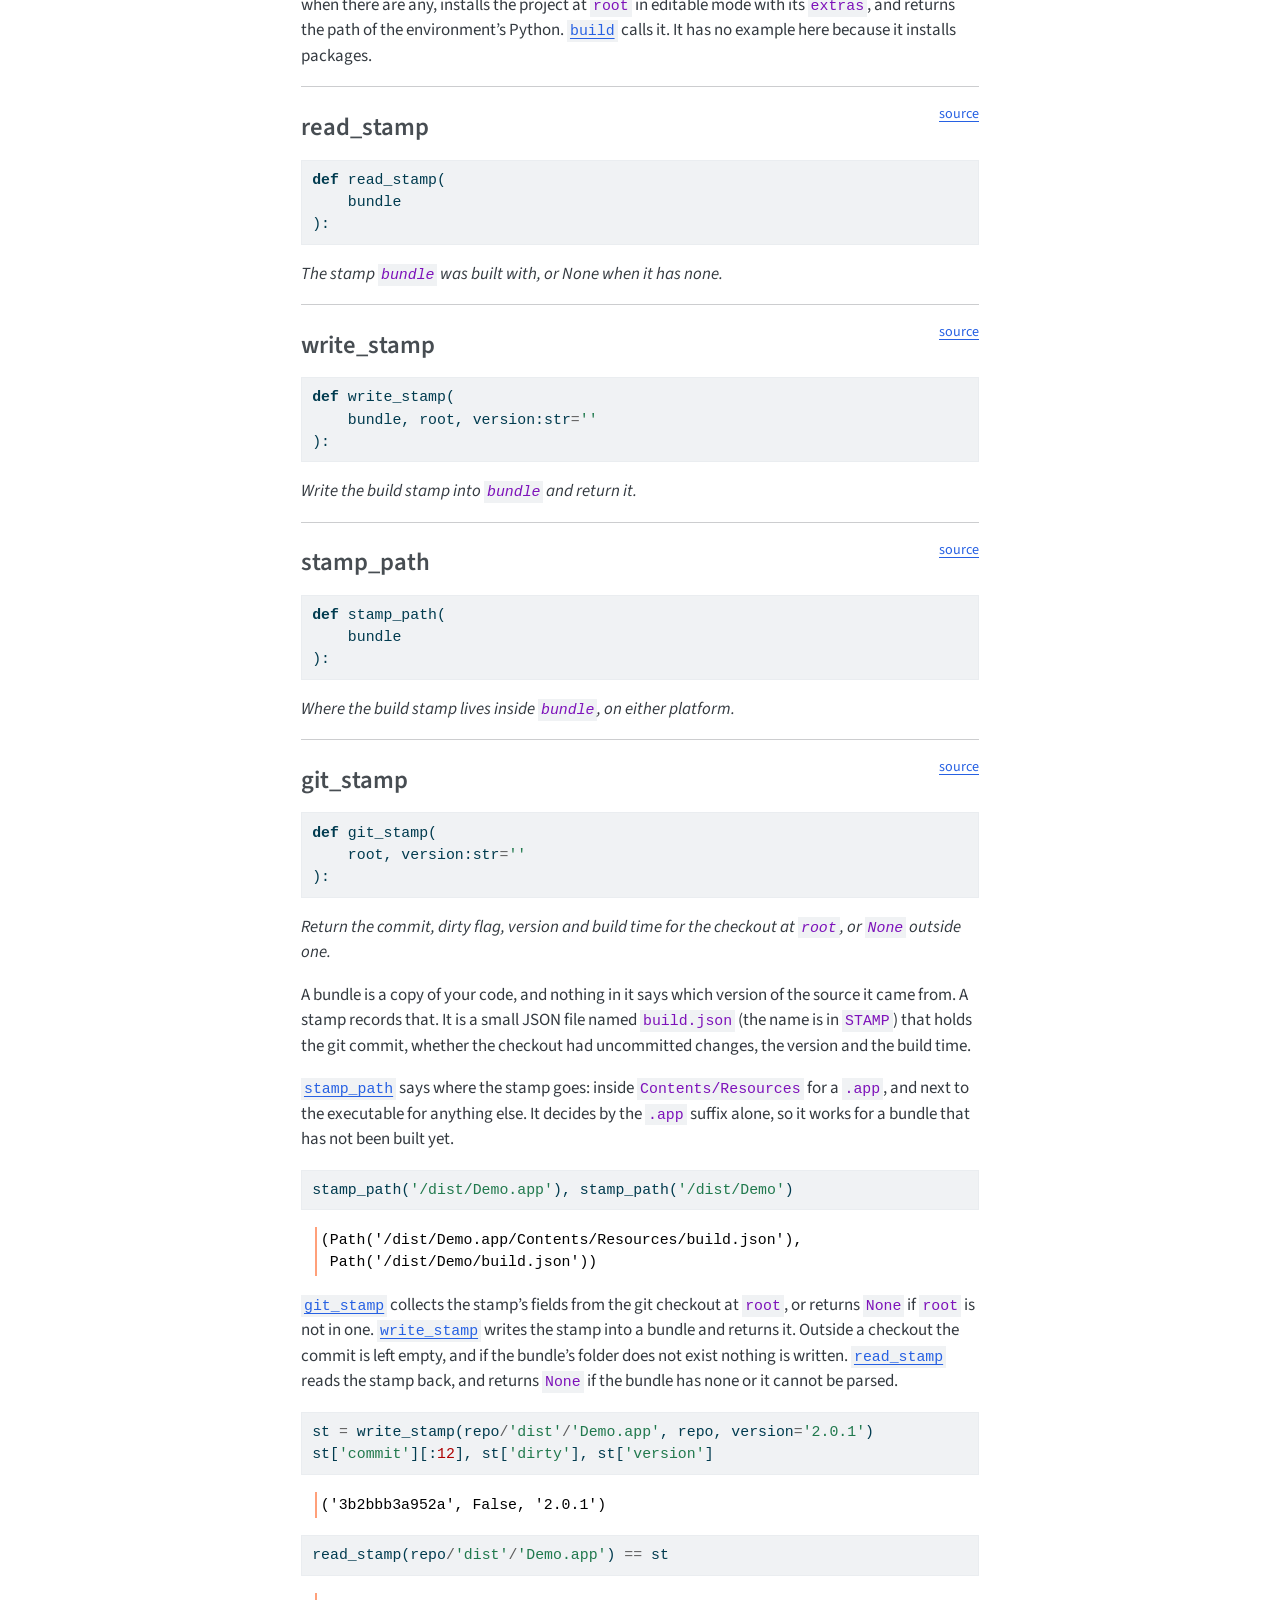
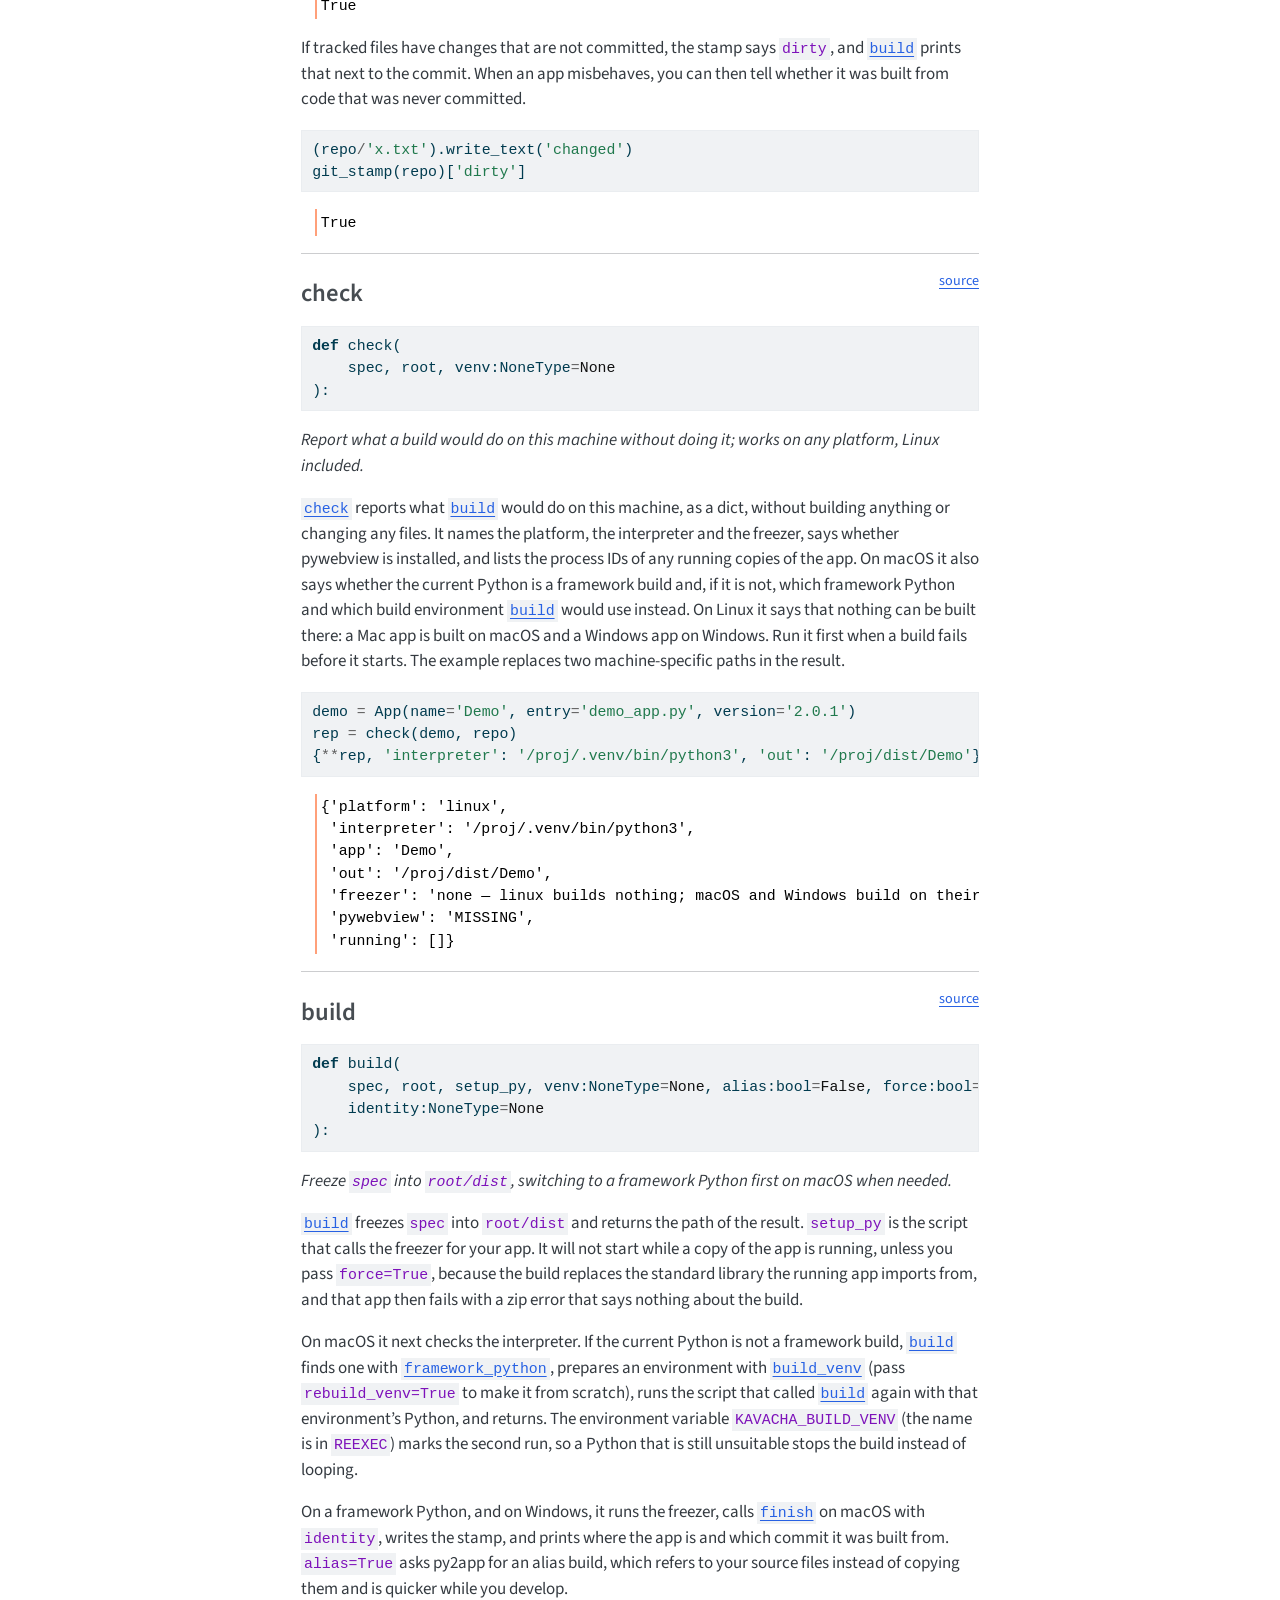
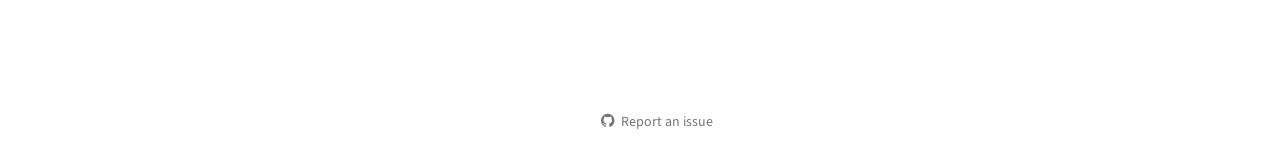
==== commit 702ce7a1: "deploy: c1dc795fda890a484d56bb0b7040b93e964e313a" ====
--- a/build.html
+++ b/build.html
@@ -2,11 +2,11 @@
 <html xmlns="http://www.w3.org/1999/xhtml" lang="en" xml:lang="en"><head>
 
 <meta charset="utf-8">
-<meta name="generator" content="quarto-1.10.18">
+<meta name="generator" content="quarto-1.10.19">
 
 <meta name="viewport" content="width=device-width, initial-scale=1.0, user-scalable=yes">
 
-<meta name="description" content="building the bundle: the right interpreter, a pinned environment, and a stamp saying which commit">
+<meta name="description" content="Build the app: find a Python py2app can use, install pinned packages, run the freezer, and record the commit it came from">
 
 <title>build – kavacha</title>
 <style>
@@ -78,10 +78,10 @@
 <script src="site_libs/quarto-html/tippy.umd.min.js"></script>
 <script src="site_libs/quarto-html/anchor.min.js"></script>
 <link href="site_libs/quarto-html/tippy.css" rel="stylesheet">
-<link href="site_libs/quarto-html/quarto-syntax-highlighting-64a204ab8560d761af7679ceaba22944.css" rel="stylesheet" id="quarto-text-highlighting-styles">
+<link href="site_libs/quarto-html/quarto-syntax-highlighting-bf27225e3a48a9273f3daa8f8e829971.css" rel="stylesheet" id="quarto-text-highlighting-styles">
 <script src="site_libs/bootstrap/bootstrap.min.js"></script>
 <link href="site_libs/bootstrap/bootstrap-icons.css" rel="stylesheet">
-<link href="site_libs/bootstrap/bootstrap-d63a2c9c8df14b07662b36303925c8cc.min.css" rel="stylesheet" append-hash="true" id="quarto-bootstrap" data-mode="light">
+<link href="site_libs/bootstrap/bootstrap-b559ffb25df1cc0227b0a8833d20b326.min.css" rel="stylesheet" append-hash="true" id="quarto-bootstrap" data-mode="light">
 <script id="quarto-search-options" type="application/json">{
   "location": "navbar",
   "copy-button": false,
@@ -113,10 +113,10 @@
 
 <link rel="stylesheet" href="styles.css">
 <meta property="og:title" content="build – kavacha">
-<meta property="og:description" content="building the bundle: the right interpreter, a pinned environment, and a stamp saying which commit">
+<meta property="og:description" content="Build the app: find a Python py2app can use, install pinned packages, run the freezer, and record the commit it came from">
 <meta property="og:site_name" content="kavacha">
 <meta name="twitter:title" content="build – kavacha">
-<meta name="twitter:description" content="building the bundle: the right interpreter, a pinned environment, and a stamp saying which commit">
+<meta name="twitter:description" content="Build the app: find a Python py2app can use, install pinned packages, run the freezer, and record the commit it came from">
 <meta name="twitter:card" content="summary">
 </head>
 
@@ -219,7 +219,7 @@
 
 <div>
   <div class="description">
-    building the bundle: the right interpreter, a pinned environment, and a stamp saying which commit
+    Build the app: find a Python py2app can use, install pinned packages, run the freezer, and record the commit it came from
   </div>
 </div>
 
@@ -237,22 +237,18 @@
 
 
 <!-- WARNING: THIS FILE WAS AUTOGENERATED! DO NOT EDIT! -->
-<p>Building the bundle: the right interpreter, a pinned environment, and a stamp saying which commit.</p>
-<p>py2app builds on macOS and py2exe builds on Windows, each on its own operating system. Describing a build and asking what it would do works anywhere. <a href="https://vedicreader.github.io/kavacha/build.html#check"><code>check</code></a>, the stamp functions and this page all run on Linux, where no bundle can be built at all, and nothing here builds one.</p>
-<div id="82f7b619" class="cell" data-quarto-private-1="{&quot;key&quot;:&quot;execution&quot;,&quot;value&quot;:{&quot;iopub.execute_input&quot;:&quot;2026-09-02T08:48:09.131206+00:00&quot;,&quot;shell.execute_reply&quot;:&quot;2026-09-02T08:48:09.187807+00:00&quot;,&quot;total&quot;:0.05660334299999903}}" data-execution_count="4">
+<p>This module runs a build. A Mac build has requirements that are easy to get wrong: py2app needs a framework build of Python, the bundle should contain the exact package versions in <code>uv.lock</code>, and a build must not overwrite an app that is running. Afterwards you want to know which commit an app came from. <a href="https://vedicreader.github.io/kavacha/build.html#check"><code>check</code></a> reports on all of this without changing anything, and <a href="https://vedicreader.github.io/kavacha/build.html#build"><code>build</code></a> does the work.</p>
+<div id="ff1f2833" class="cell" data-quarto-private-1="{&quot;key&quot;:&quot;execution&quot;,&quot;value&quot;:{&quot;iopub.execute_input&quot;:&quot;2026-10-22T02:09:46.902257+00:00&quot;,&quot;shell.execute_reply&quot;:&quot;2026-10-22T02:09:46.960795+00:00&quot;,&quot;total&quot;:0.058541706999989174}}" data-execution_count="4">
 <hr>
-<p><a href="https://github.com/vedicreader/kavacha/blob/main/kavacha/build.py#L21" target="_blank" style="float:right; font-size:smaller">source</a></p>
+<p><a href="https://github.com/vedicreader/kavacha/blob/main/kavacha/build.py#L19" target="_blank" style="float:right; font-size:smaller">source</a></p>
 <section id="run" class="level3">
 <h3 class="anchored" data-anchor-id="run">run</h3>
 <div class="code-copy-outer-scaffold"><div class="sourceCode" id="cb1"><pre class="sourceCode python code-with-copy"><code class="sourceCode python"><span id="cb1-1"><a href="#cb1-1" aria-hidden="true" tabindex="-1"></a><span class="kw">def</span> run(</span>
 <span id="cb1-2"><a href="#cb1-2" aria-hidden="true" tabindex="-1"></a>    <span class="op">*</span>args, <span class="op">**</span>kw</span>
 <span id="cb1-3"><a href="#cb1-3" aria-hidden="true" tabindex="-1"></a>):</span></code></pre></div><button title="Copy to Clipboard" class="code-copy-button"><i class="bi"></i></button></div>
-<p><em>Call self as a function.</em></p>
 </section>
 </div>
-<p><code>STAMP</code> names the file a build writes inside the bundle, and <a href="https://vedicreader.github.io/kavacha/build.html#read_stamp"><code>read_stamp</code></a> reads back. A bundle without one was not built by this code.</p>
-<p><code>REEXEC</code> is set in the environment of a re-execed build. It is how the second attempt knows it is the second: an interpreter that is still the wrong one reports rather than forking again.</p>
-<p>Every command a build runs goes through <a href="https://vedicreader.github.io/kavacha/build.html#run"><code>run</code></a>. It prints the command before running it, so a build log names what ran. A non-zero exit raises <code>CalledProcessError</code>.</p>
+<p><a href="https://vedicreader.github.io/kavacha/build.html#run"><code>run</code></a> prints a command, prefixed with <code>·</code>, and runs it, raising an error if the command fails. Every external command a build runs goes through it, so the build log shows each one.</p>
 <div id="8f3ddc7a" class="cell">
 <div class="code-copy-outer-scaffold"><div class="sourceCode cell-code" id="cb2"><pre class="sourceCode python code-with-copy"><code class="sourceCode python"><span id="cb2-1"><a href="#cb2-1" aria-hidden="true" tabindex="-1"></a>run(<span class="st">'echo'</span>, <span class="st">'built'</span>)</span></code></pre></div><button title="Copy to Clipboard" class="code-copy-button"><i class="bi"></i></button></div>
 <div class="cell-output cell-output-stdout">
@@ -262,21 +258,18 @@
 <pre><code>CompletedProcess(args=['echo', 'built'], returncode=0)</code></pre>
 </div>
 </div>
-<div id="dff03c9b" class="cell" data-quarto-private-1="{&quot;key&quot;:&quot;execution&quot;,&quot;value&quot;:{&quot;iopub.execute_input&quot;:&quot;2026-09-02T08:48:09.189614+00:00&quot;,&quot;shell.execute_reply&quot;:&quot;2026-09-02T08:48:09.192902+00:00&quot;,&quot;total&quot;:0.003290288999998836}}" data-execution_count="6">
+<div id="681cbb0d" class="cell" data-quarto-private-1="{&quot;key&quot;:&quot;execution&quot;,&quot;value&quot;:{&quot;iopub.execute_input&quot;:&quot;2026-10-22T02:09:46.962755+00:00&quot;,&quot;shell.execute_reply&quot;:&quot;2026-10-22T02:09:46.966359+00:00&quot;,&quot;total&quot;:0.003606410999992704}}" data-execution_count="6">
 <hr>
-<p><a href="https://github.com/vedicreader/kavacha/blob/main/kavacha/build.py#L26" target="_blank" style="float:right; font-size:smaller">source</a></p>
+<p><a href="https://github.com/vedicreader/kavacha/blob/main/kavacha/build.py#L24" target="_blank" style="float:right; font-size:smaller">source</a></p>
 <section id="lock_requirements" class="level3">
 <h3 class="anchored" data-anchor-id="lock_requirements">lock_requirements</h3>
 <div class="code-copy-outer-scaffold"><div class="sourceCode" id="cb5"><pre class="sourceCode python code-with-copy"><code class="sourceCode python"><span id="cb5-1"><a href="#cb5-1" aria-hidden="true" tabindex="-1"></a><span class="kw">def</span> lock_requirements(</span>
 <span id="cb5-2"><a href="#cb5-2" aria-hidden="true" tabindex="-1"></a>    root, extras:<span class="bu">tuple</span><span class="op">=</span>(), out:NoneType<span class="op">=</span><span class="va">None</span></span>
 <span id="cb5-3"><a href="#cb5-3" aria-hidden="true" tabindex="-1"></a>):</span></code></pre></div><button title="Copy to Clipboard" class="code-copy-button"><i class="bi"></i></button></div>
-<p><em><code>uv.lock</code> as a pinned requirements file, or None where uv cannot answer.</em></p>
-<p>pip resolves <code>&gt;=</code> against whatever it finds and keeps whatever it already has, so a build environment goes on shipping the versions it was first made with while the repository moves. The lock is the tested set, and the bundle should carry that one.</p>
+<p><em>Export the <code>uv.lock</code> in <code>root</code> as a pinned requirements file and return its path, or <code>None</code> if that is not possible.</em></p>
 </section>
 </div>
-<p><a href="https://vedicreader.github.io/kavacha/build.html#lock_requirements"><code>lock_requirements</code></a> writes <code>uv.lock</code> out as a pinned requirements file for the build environment to install from.</p>
-<p>It returns <code>None</code> when the tree has no <code>uv.lock</code>, when <code>uv</code> is not installed, and when <code>uv export</code> fails. None of the three raises. <a href="https://vedicreader.github.io/kavacha/build.html#build_venv"><code>build_venv</code></a> reads <code>None</code> as “resolve from <code>pyproject.toml</code> instead”, so a project without a lock still builds. It ships whatever pip resolved on the day.</p>
-<p><code>out</code> defaults to <code>packaging/.app-venv/app-requirements.txt</code> under <code>root</code>, and its parent directory is created. Nothing is written on any of the <code>None</code> paths.</p>
+<p>A bundle should contain the package versions your project was tested with. <a href="https://vedicreader.github.io/kavacha/build.html#lock_requirements"><code>lock_requirements</code></a> asks uv to export the <code>uv.lock</code> in <code>root</code> as a pinned requirements file, including the optional dependency groups named in <code>extras</code>, and writes it to <code>out</code>, by default <code>packaging/.app-venv/app-requirements.txt</code>. It returns the file’s path, or <code>None</code> when there is no <code>uv.lock</code> or the export fails. <a href="https://vedicreader.github.io/kavacha/build.html#build_venv"><code>build_venv</code></a> takes <code>None</code> to mean that it should install from <code>pyproject.toml</code> instead, with whatever versions pip picks.</p>
 <div id="d8c594e6" class="cell">
 <div class="code-copy-outer-scaffold"><div class="sourceCode cell-code" id="cb6"><pre class="sourceCode python code-with-copy"><code class="sourceCode python"><span id="cb6-1"><a href="#cb6-1" aria-hidden="true" tabindex="-1"></a>tmp <span class="op">=</span> TemporaryDirectory()<span class="op">;</span> root <span class="op">=</span> Path(tmp.name)</span>
 <span id="cb6-2"><a href="#cb6-2" aria-hidden="true" tabindex="-1"></a>lock_requirements(root) <span class="kw">is</span> <span class="va">None</span></span></code></pre></div><button title="Copy to Clipboard" class="code-copy-button"><i class="bi"></i></button></div>
@@ -284,24 +277,21 @@
 <pre><code>True</code></pre>
 </div>
 </div>
-<div id="2c5c7f65" class="cell" data-quarto-private-1="{&quot;key&quot;:&quot;execution&quot;,&quot;value&quot;:{&quot;iopub.execute_input&quot;:&quot;2026-09-02T08:48:09.195103+00:00&quot;,&quot;shell.execute_reply&quot;:&quot;2026-09-02T08:48:09.198596+00:00&quot;,&quot;total&quot;:0.003495759000003318}}" data-execution_count="8">
+<div id="e4777679" class="cell" data-quarto-private-1="{&quot;key&quot;:&quot;execution&quot;,&quot;value&quot;:{&quot;iopub.execute_input&quot;:&quot;2026-10-22T02:09:46.968299+00:00&quot;,&quot;shell.execute_reply&quot;:&quot;2026-10-22T02:09:46.970590+00:00&quot;,&quot;total&quot;:0.002292837999988251}}" data-execution_count="8">
 <hr>
-<p><a href="https://github.com/vedicreader/kavacha/blob/main/kavacha/build.py#L49" target="_blank" style="float:right; font-size:smaller">source</a></p>
+<p><a href="https://github.com/vedicreader/kavacha/blob/main/kavacha/build.py#L42" target="_blank" style="float:right; font-size:smaller">source</a></p>
 <section id="build_venv" class="level3">
 <h3 class="anchored" data-anchor-id="build_venv">build_venv</h3>
 <div class="code-copy-outer-scaffold"><div class="sourceCode" id="cb8"><pre class="sourceCode python code-with-copy"><code class="sourceCode python"><span id="cb8-1"><a href="#cb8-1" aria-hidden="true" tabindex="-1"></a><span class="kw">def</span> build_venv(</span>
 <span id="cb8-2"><a href="#cb8-2" aria-hidden="true" tabindex="-1"></a>    python, venv, root, extras:<span class="bu">tuple</span><span class="op">=</span>(), force:<span class="bu">bool</span><span class="op">=</span><span class="va">False</span></span>
 <span id="cb8-3"><a href="#cb8-3" aria-hidden="true" tabindex="-1"></a>):</span></code></pre></div><button title="Copy to Clipboard" class="code-copy-button"><i class="bi"></i></button></div>
-<p><em>A build environment on <code>python</code>: a plain <code>venv</code>, since <code>uv venv</code> links what we are avoiding.</em></p>
+<p><em>Create or update the build venv at <code>venv</code> from <code>python</code>, install the project with pinned requirements, and return its Python.</em></p>
 </section>
 </div>
-<p><a href="https://vedicreader.github.io/kavacha/build.html#build_venv"><code>build_venv</code></a> makes the environment the freezer runs in, on <code>python</code> rather than on this interpreter. It is a plain <code>venv</code>. <code>uv venv</code> links back to the interpreter it was made from, which is the thing a framework build is chosen to avoid.</p>
-<p>An environment already there on a different <code>(major, minor)</code> than <code>python</code> is deleted and remade. Reusing one is how an app goes on shipping the standard library of an interpreter nobody meant to build against.</p>
-<p>With a lock the environment installs the pinned set first, then the project with <code>--no-deps</code>, so the lock decides every version. Without one pip resolves from <code>pyproject.toml</code>.</p>
-<p>Nothing on this page calls <a href="https://vedicreader.github.io/kavacha/build.html#build_venv"><code>build_venv</code></a>. It creates a virtual environment and installs into it.</p>
-<div id="17938307" class="cell" data-quarto-private-1="{&quot;key&quot;:&quot;execution&quot;,&quot;value&quot;:{&quot;iopub.execute_input&quot;:&quot;2026-09-02T08:48:09.200862+00:00&quot;,&quot;shell.execute_reply&quot;:&quot;2026-09-02T08:48:09.203283+00:00&quot;,&quot;total&quot;:0.002424007999998423}}" data-execution_count="10">
+<p><a href="https://vedicreader.github.io/kavacha/build.html#build_venv"><code>build_venv</code></a> prepares the environment a macOS build runs in. It creates a virtual environment at <code>venv</code> from the interpreter <code>python</code>, starting again if <code>force</code> is set or if the existing one was made with a different Python version. It installs the pinned requirements from <a href="https://vedicreader.github.io/kavacha/build.html#lock_requirements"><code>lock_requirements</code></a> when there are any, installs the project at <code>root</code> in editable mode with its <code>extras</code>, and returns the path of the environment’s Python. <a href="https://vedicreader.github.io/kavacha/build.html#build"><code>build</code></a> calls it. It has no example here because it installs packages.</p>
+<div id="b2ad7b17" class="cell" data-quarto-private-1="{&quot;key&quot;:&quot;execution&quot;,&quot;value&quot;:{&quot;iopub.execute_input&quot;:&quot;2026-10-22T02:09:46.973860+00:00&quot;,&quot;shell.execute_reply&quot;:&quot;2026-10-22T02:09:46.976786+00:00&quot;,&quot;total&quot;:0.002928297000011071}}" data-execution_count="10">
 <hr>
-<p><a href="https://github.com/vedicreader/kavacha/blob/main/kavacha/build.py#L100" target="_blank" style="float:right; font-size:smaller">source</a></p>
+<p><a href="https://github.com/vedicreader/kavacha/blob/main/kavacha/build.py#L87" target="_blank" style="float:right; font-size:smaller">source</a></p>
 <section id="read_stamp" class="level3">
 <h3 class="anchored" data-anchor-id="read_stamp">read_stamp</h3>
 <div class="code-copy-outer-scaffold"><div class="sourceCode" id="cb9"><pre class="sourceCode python code-with-copy"><code class="sourceCode python"><span id="cb9-1"><a href="#cb9-1" aria-hidden="true" tabindex="-1"></a><span class="kw">def</span> read_stamp(</span>
@@ -310,21 +300,20 @@
 <p><em>The stamp <code>bundle</code> was built with, or None when it has none.</em></p>
 </section>
 </div>
-<div id="ce5b53c8" class="cell" data-quarto-private-1="{&quot;key&quot;:&quot;execution&quot;,&quot;value&quot;:{&quot;iopub.execute_input&quot;:&quot;2026-09-02T08:48:09.203364+00:00&quot;,&quot;shell.execute_reply&quot;:&quot;2026-09-02T08:48:09.206114+00:00&quot;,&quot;total&quot;:0.0027528340000060325}}" data-execution_count="11">
+<div id="55805a15" class="cell" data-quarto-private-1="{&quot;key&quot;:&quot;execution&quot;,&quot;value&quot;:{&quot;iopub.execute_input&quot;:&quot;2026-10-22T02:09:46.976875+00:00&quot;,&quot;shell.execute_reply&quot;:&quot;2026-10-22T02:09:46.982852+00:00&quot;,&quot;total&quot;:0.005979489999987209}}" data-execution_count="11">
 <hr>
-<p><a href="https://github.com/vedicreader/kavacha/blob/main/kavacha/build.py#L87" target="_blank" style="float:right; font-size:smaller">source</a></p>
+<p><a href="https://github.com/vedicreader/kavacha/blob/main/kavacha/build.py#L78" target="_blank" style="float:right; font-size:smaller">source</a></p>
 <section id="write_stamp" class="level3">
 <h3 class="anchored" data-anchor-id="write_stamp">write_stamp</h3>
 <div class="code-copy-outer-scaffold"><div class="sourceCode" id="cb10"><pre class="sourceCode python code-with-copy"><code class="sourceCode python"><span id="cb10-1"><a href="#cb10-1" aria-hidden="true" tabindex="-1"></a><span class="kw">def</span> write_stamp(</span>
 <span id="cb10-2"><a href="#cb10-2" aria-hidden="true" tabindex="-1"></a>    bundle, root, version:<span class="bu">str</span><span class="op">=</span><span class="st">''</span></span>
 <span id="cb10-3"><a href="#cb10-3" aria-hidden="true" tabindex="-1"></a>):</span></code></pre></div><button title="Copy to Clipboard" class="code-copy-button"><i class="bi"></i></button></div>
-<p><em>Record which commit the bundle was built from.</em></p>
-<p>A bundle is derived from the tree and nothing else compares them, so an app built before a fix installs over one built after it and reports the version it always did.</p>
+<p><em>Write the build stamp into <code>bundle</code> and return it.</em></p>
 </section>
 </div>
-<div id="5e7839e1" class="cell" data-quarto-private-1="{&quot;key&quot;:&quot;execution&quot;,&quot;value&quot;:{&quot;iopub.execute_input&quot;:&quot;2026-09-02T08:48:09.206198+00:00&quot;,&quot;shell.execute_reply&quot;:&quot;2026-09-02T08:48:09.208647+00:00&quot;,&quot;total&quot;:0.002451403999998547}}" data-execution_count="12">
+<div id="ffff3c21" class="cell" data-quarto-private-1="{&quot;key&quot;:&quot;execution&quot;,&quot;value&quot;:{&quot;iopub.execute_input&quot;:&quot;2026-10-22T02:09:46.982942+00:00&quot;,&quot;shell.execute_reply&quot;:&quot;2026-10-22T02:09:46.985815+00:00&quot;,&quot;total&quot;:0.0028751970000087113}}" data-execution_count="12">
 <hr>
-<p><a href="https://github.com/vedicreader/kavacha/blob/main/kavacha/build.py#L82" target="_blank" style="float:right; font-size:smaller">source</a></p>
+<p><a href="https://github.com/vedicreader/kavacha/blob/main/kavacha/build.py#L73" target="_blank" style="float:right; font-size:smaller">source</a></p>
 <section id="stamp_path" class="level3">
 <h3 class="anchored" data-anchor-id="stamp_path">stamp_path</h3>
 <div class="code-copy-outer-scaffold"><div class="sourceCode" id="cb11"><pre class="sourceCode python code-with-copy"><code class="sourceCode python"><span id="cb11-1"><a href="#cb11-1" aria-hidden="true" tabindex="-1"></a><span class="kw">def</span> stamp_path(</span>
@@ -333,19 +322,19 @@
 <p><em>Where the build stamp lives inside <code>bundle</code>, on either platform.</em></p>
 </section>
 </div>
-<div id="aae63530" class="cell" data-quarto-private-1="{&quot;key&quot;:&quot;execution&quot;,&quot;value&quot;:{&quot;iopub.execute_input&quot;:&quot;2026-09-02T08:48:09.208727+00:00&quot;,&quot;shell.execute_reply&quot;:&quot;2026-09-02T08:48:09.211577+00:00&quot;,&quot;total&quot;:0.0028532270000027893}}" data-execution_count="13">
+<div id="f8d838ae" class="cell" data-quarto-private-1="{&quot;key&quot;:&quot;execution&quot;,&quot;value&quot;:{&quot;iopub.execute_input&quot;:&quot;2026-10-22T02:09:46.985900+00:00&quot;,&quot;shell.execute_reply&quot;:&quot;2026-10-22T02:09:46.989314+00:00&quot;,&quot;total&quot;:0.0034163039999839384}}" data-execution_count="13">
 <hr>
-<p><a href="https://github.com/vedicreader/kavacha/blob/main/kavacha/build.py#L71" target="_blank" style="float:right; font-size:smaller">source</a></p>
+<p><a href="https://github.com/vedicreader/kavacha/blob/main/kavacha/build.py#L62" target="_blank" style="float:right; font-size:smaller">source</a></p>
 <section id="git_stamp" class="level3">
 <h3 class="anchored" data-anchor-id="git_stamp">git_stamp</h3>
 <div class="code-copy-outer-scaffold"><div class="sourceCode" id="cb12"><pre class="sourceCode python code-with-copy"><code class="sourceCode python"><span id="cb12-1"><a href="#cb12-1" aria-hidden="true" tabindex="-1"></a><span class="kw">def</span> git_stamp(</span>
 <span id="cb12-2"><a href="#cb12-2" aria-hidden="true" tabindex="-1"></a>    root, version:<span class="bu">str</span><span class="op">=</span><span class="st">''</span></span>
 <span id="cb12-3"><a href="#cb12-3" aria-hidden="true" tabindex="-1"></a>):</span></code></pre></div><button title="Copy to Clipboard" class="code-copy-button"><i class="bi"></i></button></div>
-<p><em>The commit the tree is on and whether it is dirty, or <code>None</code> outside a checkout.</em></p>
+<p><em>Return the commit, dirty flag, version and build time for the checkout at <code>root</code>, or <code>None</code> outside one.</em></p>
 </section>
 </div>
-<p>A bundle is a copy of a tree with nothing pointing back at it. The stamp is the pointer back.</p>
-<p><a href="https://vedicreader.github.io/kavacha/build.html#stamp_path"><code>stamp_path</code></a> puts it inside <code>Contents/Resources</code> for a <code>.app</code> and beside the executable for anything else. The <code>.app</code> suffix is the whole test, so a path names a place before either exists.</p>
+<p>A bundle is a copy of your code, and nothing in it says which version of the source it came from. A stamp records that. It is a small JSON file named <code>build.json</code> (the name is in <code>STAMP</code>) that holds the git commit, whether the checkout had uncommitted changes, the version and the build time.</p>
+<p><a href="https://vedicreader.github.io/kavacha/build.html#stamp_path"><code>stamp_path</code></a> says where the stamp goes: inside <code>Contents/Resources</code> for a <code>.app</code>, and next to the executable for anything else. It decides by the <code>.app</code> suffix alone, so it works for a bundle that has not been built yet.</p>
 <div id="6835ecb6" class="cell">
 <div class="code-copy-outer-scaffold"><div class="sourceCode cell-code" id="cb13"><pre class="sourceCode python code-with-copy"><code class="sourceCode python"><span id="cb13-1"><a href="#cb13-1" aria-hidden="true" tabindex="-1"></a>stamp_path(<span class="st">'/dist/Demo.app'</span>), stamp_path(<span class="st">'/dist/Demo'</span>)</span></code></pre></div><button title="Copy to Clipboard" class="code-copy-button"><i class="bi"></i></button></div>
 <div class="cell-output cell-output-display">
@@ -353,9 +342,7 @@
  Path('/dist/Demo/build.json'))</code></pre>
 </div>
 </div>
-<p><a href="https://vedicreader.github.io/kavacha/build.html#git_stamp"><code>git_stamp</code></a> reports the commit, whether the tree had uncommitted changes, the version and the time. It returns <code>None</code> outside a checkout and when <code>git</code> is not installed.</p>
-<p><a href="https://vedicreader.github.io/kavacha/build.html#write_stamp"><code>write_stamp</code></a> writes that into the bundle and returns it. Outside a checkout it still writes one, with <code>commit</code> empty: a build from a tarball has no commit to name, and that is a fact to record rather than a failure. It writes no file when the directory it would write into is missing, which is what a build that produced no bundle leaves behind, and returns the stamp anyway.</p>
-<p><a href="https://vedicreader.github.io/kavacha/build.html#read_stamp"><code>read_stamp</code></a> returns <code>None</code> for a bundle with no stamp and for a stamp that is not readable JSON.</p>
+<p><a href="https://vedicreader.github.io/kavacha/build.html#git_stamp"><code>git_stamp</code></a> collects the stamp’s fields from the git checkout at <code>root</code>, or returns <code>None</code> if <code>root</code> is not in one. <a href="https://vedicreader.github.io/kavacha/build.html#write_stamp"><code>write_stamp</code></a> writes the stamp into a bundle and returns it. Outside a checkout the commit is left empty, and if the bundle’s folder does not exist nothing is written. <a href="https://vedicreader.github.io/kavacha/build.html#read_stamp"><code>read_stamp</code></a> reads the stamp back, and returns <code>None</code> if the bundle has none or it cannot be parsed.</p>
 <div id="61fa6662" class="cell">
 <div class="code-copy-outer-scaffold"><div class="sourceCode cell-code" id="cb15"><pre class="sourceCode python code-with-copy"><code class="sourceCode python"><span id="cb15-1"><a href="#cb15-1" aria-hidden="true" tabindex="-1"></a>st <span class="op">=</span> write_stamp(repo<span class="op">/</span><span class="st">'dist'</span><span class="op">/</span><span class="st">'Demo.app'</span>, repo, version<span class="op">=</span><span class="st">'2.0.1'</span>)</span>
 <span id="cb15-2"><a href="#cb15-2" aria-hidden="true" tabindex="-1"></a>st[<span class="st">'commit'</span>][:<span class="dv">12</span>], st[<span class="st">'dirty'</span>], st[<span class="st">'version'</span>]</span></code></pre></div><button title="Copy to Clipboard" class="code-copy-button"><i class="bi"></i></button></div>
@@ -369,7 +356,7 @@
 <pre><code>True</code></pre>
 </div>
 </div>
-<p>A tree with changes nobody committed stamps <code>dirty</code>, and the build prints that alongside the commit. An app that misbehaves can then be traced to a tree that was never pushed.</p>
+<p>If tracked files have changes that are not committed, the stamp says <code>dirty</code>, and <a href="https://vedicreader.github.io/kavacha/build.html#build"><code>build</code></a> prints that next to the commit. When an app misbehaves, you can then tell whether it was built from code that was never committed.</p>
 <div id="e2d9206f" class="cell">
 <div class="code-copy-outer-scaffold"><div class="sourceCode cell-code" id="cb19"><pre class="sourceCode python code-with-copy"><code class="sourceCode python"><span id="cb19-1"><a href="#cb19-1" aria-hidden="true" tabindex="-1"></a>(repo<span class="op">/</span><span class="st">'x.txt'</span>).write_text(<span class="st">'changed'</span>)</span>
 <span id="cb19-2"><a href="#cb19-2" aria-hidden="true" tabindex="-1"></a>git_stamp(repo)[<span class="st">'dirty'</span>]</span></code></pre></div><button title="Copy to Clipboard" class="code-copy-button"><i class="bi"></i></button></div>
@@ -377,24 +364,22 @@
 <pre><code>True</code></pre>
 </div>
 </div>
-<div id="49fe3de7" class="cell" data-quarto-private-1="{&quot;key&quot;:&quot;execution&quot;,&quot;value&quot;:{&quot;iopub.execute_input&quot;:&quot;2026-09-02T08:48:09.214006+00:00&quot;,&quot;shell.execute_reply&quot;:&quot;2026-09-02T08:48:09.217144+00:00&quot;,&quot;total&quot;:0.0031407170000008477}}" data-execution_count="15">
+<div id="c2b4a34c" class="cell" data-quarto-private-1="{&quot;key&quot;:&quot;execution&quot;,&quot;value&quot;:{&quot;iopub.execute_input&quot;:&quot;2026-10-22T02:09:46.992033+00:00&quot;,&quot;shell.execute_reply&quot;:&quot;2026-10-22T02:09:46.995758+00:00&quot;,&quot;total&quot;:0.003728064000000586}}" data-execution_count="15">
 <hr>
-<p><a href="https://github.com/vedicreader/kavacha/blob/main/kavacha/build.py#L106" target="_blank" style="float:right; font-size:smaller">source</a></p>
+<p><a href="https://github.com/vedicreader/kavacha/blob/main/kavacha/build.py#L93" target="_blank" style="float:right; font-size:smaller">source</a></p>
 <section id="check" class="level3">
 <h3 class="anchored" data-anchor-id="check">check</h3>
 <div class="code-copy-outer-scaffold"><div class="sourceCode" id="cb21"><pre class="sourceCode python code-with-copy"><code class="sourceCode python"><span id="cb21-1"><a href="#cb21-1" aria-hidden="true" tabindex="-1"></a><span class="kw">def</span> check(</span>
 <span id="cb21-2"><a href="#cb21-2" aria-hidden="true" tabindex="-1"></a>    spec, root, venv:NoneType<span class="op">=</span><span class="va">None</span></span>
 <span id="cb21-3"><a href="#cb21-3" aria-hidden="true" tabindex="-1"></a>):</span></code></pre></div><button title="Copy to Clipboard" class="code-copy-button"><i class="bi"></i></button></div>
-<p><em>What a build would do here, without doing it. Answers on any platform, Linux included.</em></p>
+<p><em>Report what a build would do on this machine without doing it; works on any platform, Linux included.</em></p>
 </section>
 </div>
-<p><a href="https://vedicreader.github.io/kavacha/build.html#check"><code>check</code></a> reports what a build would do here, and does none of it.</p>
-<p><code>freezer</code> is py2app on macOS, py2exe on Windows, and nothing anywhere else, because each builds only on its own operating system. <code>out</code> is where the bundle would be written. <code>running</code> holds the pids already running out of that path, which is what <a href="https://vedicreader.github.io/kavacha/build.html#build"><code>build</code></a> refuses to overwrite. <code>pywebview</code> reads <code>MISSING</code> rather than raising, since the machine planning a build often is not the machine that runs the app. On macOS <a href="https://vedicreader.github.io/kavacha/build.html#check"><code>check</code></a> also reports whether this interpreter is a framework build, and which interpreter the build would re-exec into when it is not.</p>
+<p><a href="https://vedicreader.github.io/kavacha/build.html#check"><code>check</code></a> reports what <a href="https://vedicreader.github.io/kavacha/build.html#build"><code>build</code></a> would do on this machine, as a dict, without building anything or changing any files. It names the platform, the interpreter and the freezer, says whether pywebview is installed, and lists the process IDs of any running copies of the app. On macOS it also says whether the current Python is a framework build and, if it is not, which framework Python and which build environment <a href="https://vedicreader.github.io/kavacha/build.html#build"><code>build</code></a> would use instead. On Linux it says that nothing can be built there: a Mac app is built on macOS and a Windows app on Windows. Run it first when a build fails before it starts. The example replaces two machine-specific paths in the result.</p>
 <div id="fd45620c" class="cell">
 <div class="code-copy-outer-scaffold"><div class="sourceCode cell-code" id="cb22"><pre class="sourceCode python code-with-copy"><code class="sourceCode python"><span id="cb22-1"><a href="#cb22-1" aria-hidden="true" tabindex="-1"></a>demo <span class="op">=</span> App(name<span class="op">=</span><span class="st">'Demo'</span>, entry<span class="op">=</span><span class="st">'demo_app.py'</span>, version<span class="op">=</span><span class="st">'2.0.1'</span>)</span>
 <span id="cb22-2"><a href="#cb22-2" aria-hidden="true" tabindex="-1"></a>rep <span class="op">=</span> check(demo, repo)</span>
-<span id="cb22-3"><a href="#cb22-3" aria-hidden="true" tabindex="-1"></a><span class="co"># the interpreter and the output folder are this machine's; the rest is the same anywhere</span></span>
-<span id="cb22-4"><a href="#cb22-4" aria-hidden="true" tabindex="-1"></a>{<span class="op">**</span>rep, <span class="st">'interpreter'</span>: <span class="st">'/proj/.venv/bin/python3'</span>, <span class="st">'out'</span>: <span class="st">'/proj/dist/Demo'</span>}</span></code></pre></div><button title="Copy to Clipboard" class="code-copy-button"><i class="bi"></i></button></div>
+<span id="cb22-3"><a href="#cb22-3" aria-hidden="true" tabindex="-1"></a>{<span class="op">**</span>rep, <span class="st">'interpreter'</span>: <span class="st">'/proj/.venv/bin/python3'</span>, <span class="st">'out'</span>: <span class="st">'/proj/dist/Demo'</span>}</span></code></pre></div><button title="Copy to Clipboard" class="code-copy-button"><i class="bi"></i></button></div>
 <div class="cell-output cell-output-display">
 <pre><code>{'platform': 'linux',
  'interpreter': '/proj/.venv/bin/python3',
@@ -405,25 +390,21 @@
  'running': []}</code></pre>
 </div>
 </div>
-<div id="b2085c76" class="cell" data-quarto-private-1="{&quot;key&quot;:&quot;execution&quot;,&quot;value&quot;:{&quot;iopub.execute_input&quot;:&quot;2026-09-02T08:48:09.219886+00:00&quot;,&quot;shell.execute_reply&quot;:&quot;2026-09-02T08:48:09.224140+00:00&quot;,&quot;total&quot;:0.0042564139999967665}}" data-execution_count="17">
+<div id="0ae0cb65" class="cell" data-quarto-private-1="{&quot;key&quot;:&quot;execution&quot;,&quot;value&quot;:{&quot;iopub.execute_input&quot;:&quot;2026-10-22T02:09:46.998593+00:00&quot;,&quot;shell.execute_reply&quot;:&quot;2026-10-22T02:09:47.001919+00:00&quot;,&quot;total&quot;:0.0033285310000223944}}" data-execution_count="17">
 <hr>
-<p><a href="https://github.com/vedicreader/kavacha/blob/main/kavacha/build.py#L127" target="_blank" style="float:right; font-size:smaller">source</a></p>
+<p><a href="https://github.com/vedicreader/kavacha/blob/main/kavacha/build.py#L114" target="_blank" style="float:right; font-size:smaller">source</a></p>
 <section id="build" class="level3">
 <h3 class="anchored" data-anchor-id="build">build</h3>
 <div class="code-copy-outer-scaffold"><div class="sourceCode" id="cb24"><pre class="sourceCode python code-with-copy"><code class="sourceCode python"><span id="cb24-1"><a href="#cb24-1" aria-hidden="true" tabindex="-1"></a><span class="kw">def</span> build(</span>
 <span id="cb24-2"><a href="#cb24-2" aria-hidden="true" tabindex="-1"></a>    spec, root, setup_py, venv:NoneType<span class="op">=</span><span class="va">None</span>, alias:<span class="bu">bool</span><span class="op">=</span><span class="va">False</span>, force:<span class="bu">bool</span><span class="op">=</span><span class="va">False</span>, rebuild_venv:<span class="bu">bool</span><span class="op">=</span><span class="va">False</span>,</span>
 <span id="cb24-3"><a href="#cb24-3" aria-hidden="true" tabindex="-1"></a>    identity:NoneType<span class="op">=</span><span class="va">None</span></span>
 <span id="cb24-4"><a href="#cb24-4" aria-hidden="true" tabindex="-1"></a>):</span></code></pre></div><button title="Copy to Clipboard" class="code-copy-button"><i class="bi"></i></button></div>
-<p><em>Build <code>spec</code> into <code>root/dist</code>, re-execing into a framework Python where macOS needs one.</em></p>
-<p><code>setup_py</code> is the file that calls <code>setuptools.setup</code> with the freezer options; it runs in the build environment rather than this one, which is the whole reason for the re-exec.</p>
+<p><em>Freeze <code>spec</code> into <code>root/dist</code>, switching to a framework Python first on macOS when needed.</em></p>
 </section>
 </div>
-<p><a href="https://vedicreader.github.io/kavacha/build.html#build"><code>build</code></a> runs the freezer, and on macOS it may have to run it under a different interpreter than the one it was called with.</p>
-<p>py2app copies the interpreter’s standard library into the bundle, and only a framework build keeps that library as files it can copy. When this interpreter is not one, <a href="https://vedicreader.github.io/kavacha/build.html#build"><code>build</code></a> finds a framework Python, makes a build environment on it with <a href="https://vedicreader.github.io/kavacha/build.html#build_venv"><code>build_venv</code></a>, and runs itself again under that interpreter with <code>REEXEC</code> set in the environment. The re-execed run that is still not a framework build raises <code>SystemExit</code>. There is no third attempt.</p>
-<p><code>setup_py</code> is run as a subprocess rather than imported. That is what lets it run under the re-execed interpreter, and it is the whole reason the re-exec works.</p>
-<p>A build over a running app raises <code>SystemExit</code> first. py2app writes the bundle in place, and replacing the standard library under a live process breaks every import that process has not made yet, with a zip error naming nothing to do with a build. <code>force</code> builds anyway.</p>
-<p><a href="https://vedicreader.github.io/kavacha/build.html#write_stamp"><code>write_stamp</code></a> runs last, so the bundle on disk names the commit it came from.</p>
-<p>Nothing on this page calls <a href="https://vedicreader.github.io/kavacha/build.html#build"><code>build</code></a>. It needs a freezer, and <a href="https://vedicreader.github.io/kavacha/build.html#check"><code>check</code></a> is what answers without one.</p>
+<p><a href="https://vedicreader.github.io/kavacha/build.html#build"><code>build</code></a> freezes <code>spec</code> into <code>root/dist</code> and returns the path of the result. <code>setup_py</code> is the script that calls the freezer for your app. It will not start while a copy of the app is running, unless you pass <code>force=True</code>, because the build replaces the standard library the running app imports from, and that app then fails with a zip error that says nothing about the build.</p>
+<p>On macOS it next checks the interpreter. If the current Python is not a framework build, <a href="https://vedicreader.github.io/kavacha/build.html#build"><code>build</code></a> finds one with <a href="https://vedicreader.github.io/kavacha/probe.html#framework_python"><code>framework_python</code></a>, prepares an environment with <a href="https://vedicreader.github.io/kavacha/build.html#build_venv"><code>build_venv</code></a> (pass <code>rebuild_venv=True</code> to make it from scratch), runs the script that called <a href="https://vedicreader.github.io/kavacha/build.html#build"><code>build</code></a> again with that environment’s Python, and returns. The environment variable <code>KAVACHA_BUILD_VENV</code> (the name is in <code>REEXEC</code>) marks the second run, so a Python that is still unsuitable stops the build instead of looping.</p>
+<p>On a framework Python, and on Windows, it runs the freezer, calls <a href="https://vedicreader.github.io/kavacha/bundle.html#finish"><code>finish</code></a> on macOS with <code>identity</code>, writes the stamp, and prints where the app is and which commit it was built from. <code>alias=True</code> asks py2app for an alias build, which refers to your source files instead of copying them and is quicker while you develop.</p>
 
 
 
--- a/site_libs/quarto-html/quarto-syntax-highlighting-bf27225e3a48a9273f3daa8f8e829971.css
+++ b/site_libs/quarto-html/quarto-syntax-highlighting-bf27225e3a48a9273f3daa8f8e829971.css
@@ -0,0 +1,236 @@
+/* quarto syntax highlight colors */
+:root {
+  --quarto-hl-ot-color: #003B4F;
+  --quarto-hl-at-color: #657422;
+  --quarto-hl-ss-color: #20794D;
+  --quarto-hl-an-color: #5E5E5E;
+  --quarto-hl-fu-color: #4758AB;
+  --quarto-hl-st-color: #20794D;
+  --quarto-hl-cf-color: #003B4F;
+  --quarto-hl-op-color: #5E5E5E;
+  --quarto-hl-er-color: #AD0000;
+  --quarto-hl-bn-color: #AD0000;
+  --quarto-hl-al-color: #AD0000;
+  --quarto-hl-va-color: #111111;
+  --quarto-hl-bu-color: inherit;
+  --quarto-hl-ex-color: inherit;
+  --quarto-hl-pp-color: #AD0000;
+  --quarto-hl-in-color: #5E5E5E;
+  --quarto-hl-vs-color: #20794D;
+  --quarto-hl-wa-color: #5E5E5E;
+  --quarto-hl-do-color: #5E5E5E;
+  --quarto-hl-im-color: #00769E;
+  --quarto-hl-ch-color: #20794D;
+  --quarto-hl-dt-color: #AD0000;
+  --quarto-hl-fl-color: #AD0000;
+  --quarto-hl-co-color: #5E5E5E;
+  --quarto-hl-cv-color: #5E5E5E;
+  --quarto-hl-cn-color: #8f5902;
+  --quarto-hl-sc-color: #5E5E5E;
+  --quarto-hl-dv-color: #AD0000;
+  --quarto-hl-kw-color: #003B4F;
+}
+
+/* other quarto variables */
+:root {
+  --quarto-font-monospace: SFMono-Regular, Menlo, Monaco, Consolas, "Liberation Mono", "Courier New", monospace;
+}
+
+/* syntax highlight based on Pandoc's rules */
+pre > code.sourceCode > span {
+  color: #003B4F;
+}
+
+code.sourceCode > span {
+  color: #003B4F;
+}
+
+div.sourceCode,
+div.sourceCode pre.sourceCode {
+  color: #003B4F;
+}
+
+/* Normal */
+code span {
+  color: #003B4F;
+}
+
+/* Alert */
+code span.al {
+  color: #AD0000;
+  font-style: inherit;
+}
+
+/* Annotation */
+code span.an {
+  color: #5E5E5E;
+  font-style: inherit;
+}
+
+/* Attribute */
+code span.at {
+  color: #657422;
+  font-style: inherit;
+}
+
+/* BaseN */
+code span.bn {
+  color: #AD0000;
+  font-style: inherit;
+}
+
+/* BuiltIn */
+code span.bu {
+  font-style: inherit;
+}
+
+/* ControlFlow */
+code span.cf {
+  color: #003B4F;
+  font-weight: bold;
+  font-style: inherit;
+}
+
+/* Char */
+code span.ch {
+  color: #20794D;
+  font-style: inherit;
+}
+
+/* Constant */
+code span.cn {
+  color: #8f5902;
+  font-style: inherit;
+}
+
+/* Comment */
+code span.co {
+  color: #5E5E5E;
+  font-style: inherit;
+}
+
+/* CommentVar */
+code span.cv {
+  color: #5E5E5E;
+  font-style: italic;
+}
+
+/* Documentation */
+code span.do {
+  color: #5E5E5E;
+  font-style: italic;
+}
+
+/* DataType */
+code span.dt {
+  color: #AD0000;
+  font-style: inherit;
+}
+
+/* DecVal */
+code span.dv {
+  color: #AD0000;
+  font-style: inherit;
+}
+
+/* Error */
+code span.er {
+  color: #AD0000;
+  font-style: inherit;
+}
+
+/* Extension */
+code span.ex {
+  font-style: inherit;
+}
+
+/* Float */
+code span.fl {
+  color: #AD0000;
+  font-style: inherit;
+}
+
+/* Function */
+code span.fu {
+  color: #4758AB;
+  font-style: inherit;
+}
+
+/* Import */
+code span.im {
+  color: #00769E;
+  font-style: inherit;
+}
+
+/* Information */
+code span.in {
+  color: #5E5E5E;
+  font-style: inherit;
+}
+
+/* Keyword */
+code span.kw {
+  color: #003B4F;
+  font-weight: bold;
+  font-style: inherit;
+}
+
+/* Operator */
+code span.op {
+  color: #5E5E5E;
+  font-style: inherit;
+}
+
+/* Other */
+code span.ot {
+  color: #003B4F;
+  font-style: inherit;
+}
+
+/* Preprocessor */
+code span.pp {
+  color: #AD0000;
+  font-style: inherit;
+}
+
+/* SpecialChar */
+code span.sc {
+  color: #5E5E5E;
+  font-style: inherit;
+}
+
+/* SpecialString */
+code span.ss {
+  color: #20794D;
+  font-style: inherit;
+}
+
+/* String */
+code span.st {
+  color: #20794D;
+  font-style: inherit;
+}
+
+/* Variable */
+code span.va {
+  color: #111111;
+  font-style: inherit;
+}
+
+/* VerbatimString */
+code span.vs {
+  color: #20794D;
+  font-style: inherit;
+}
+
+/* Warning */
+code span.wa {
+  color: #5E5E5E;
+  font-style: italic;
+}
+
+.prevent-inlining {
+  content: "</";
+}
+
+/*# sourceMappingURL=8be38f48d34c45af72792cbd699585e7.css.map */
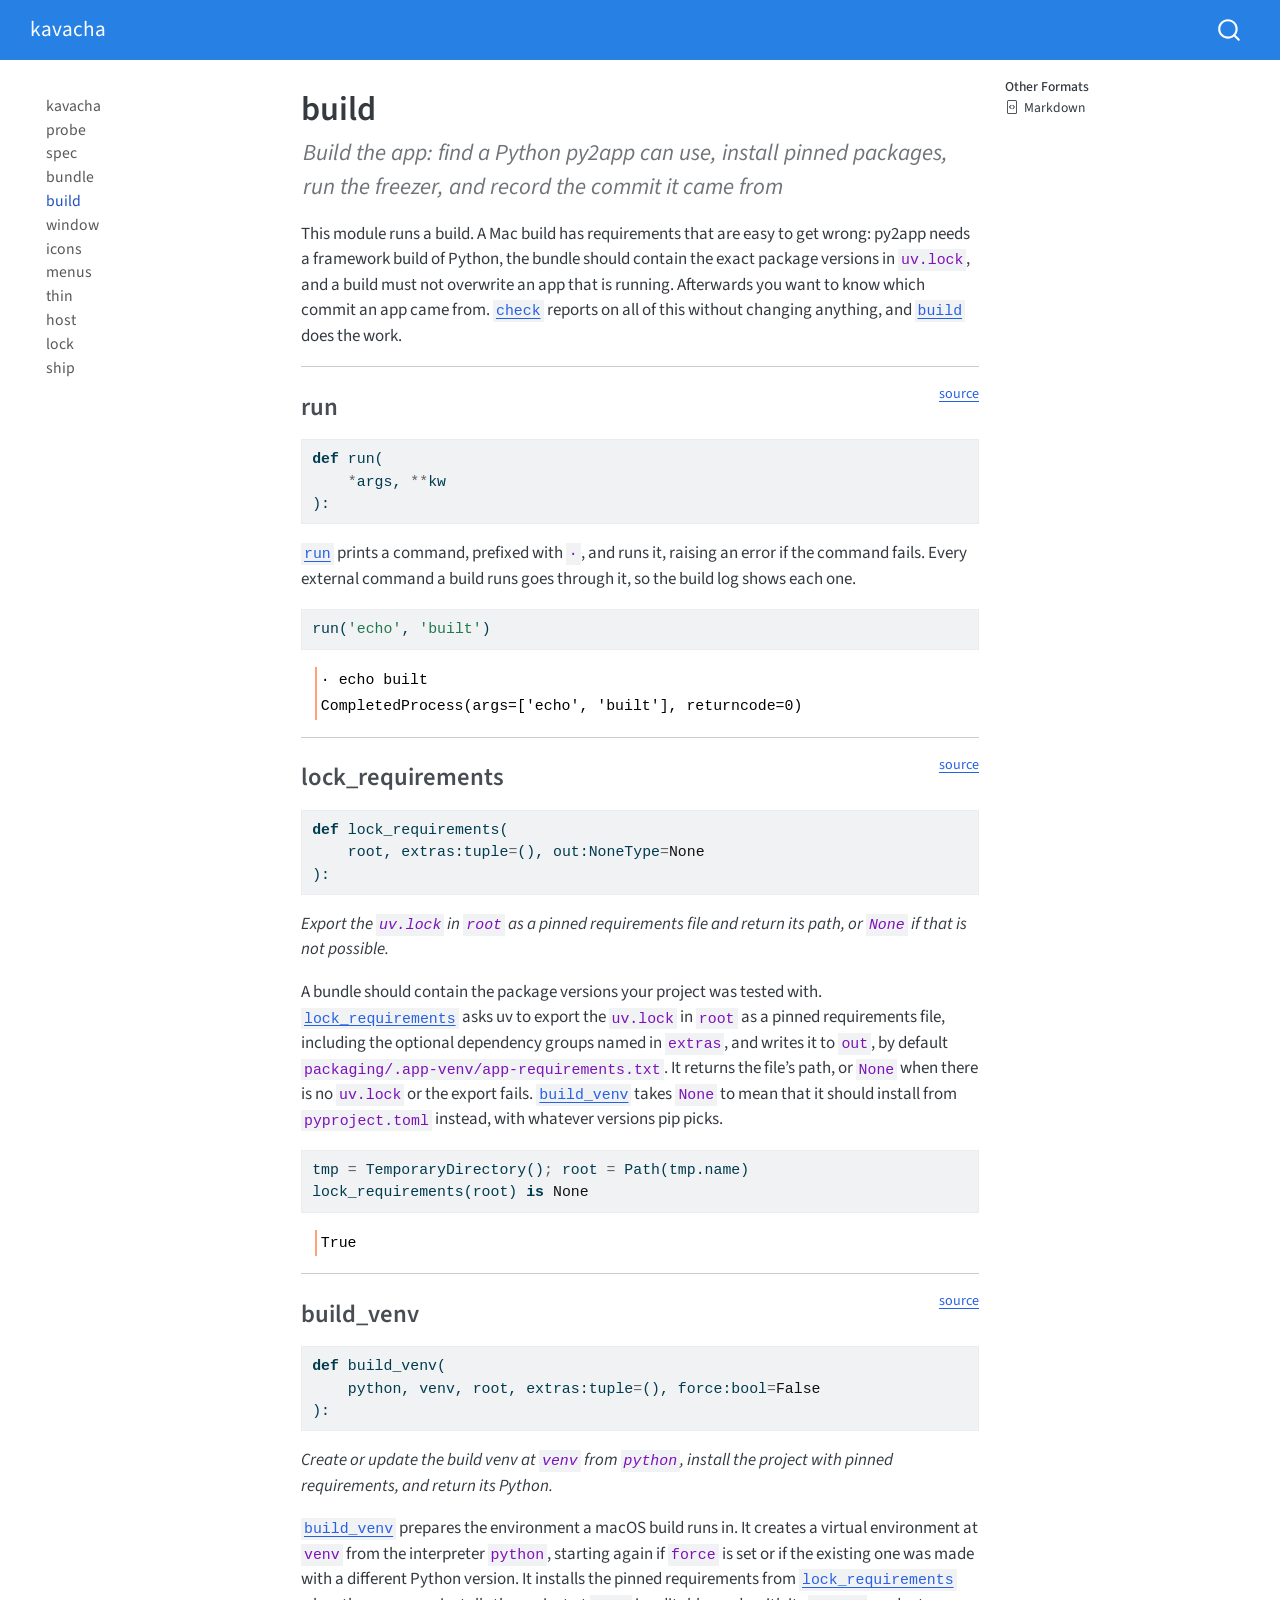
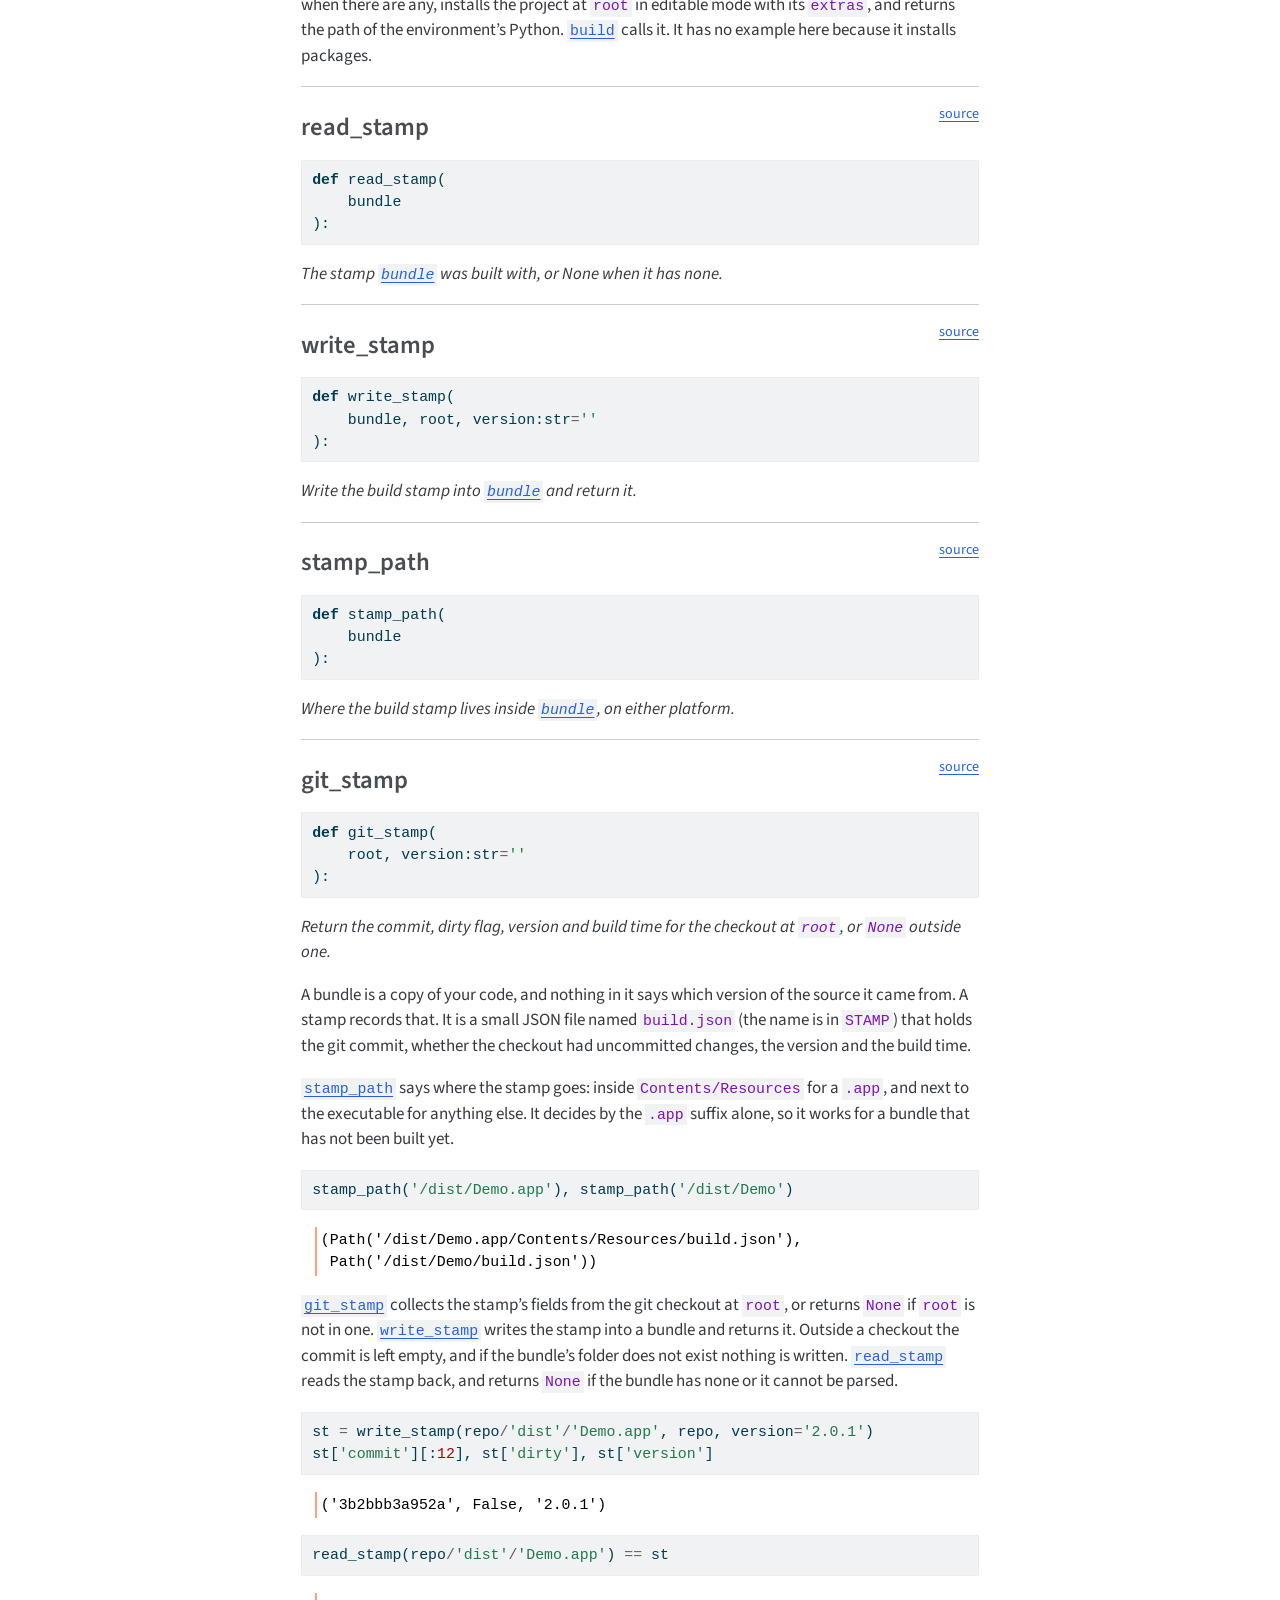
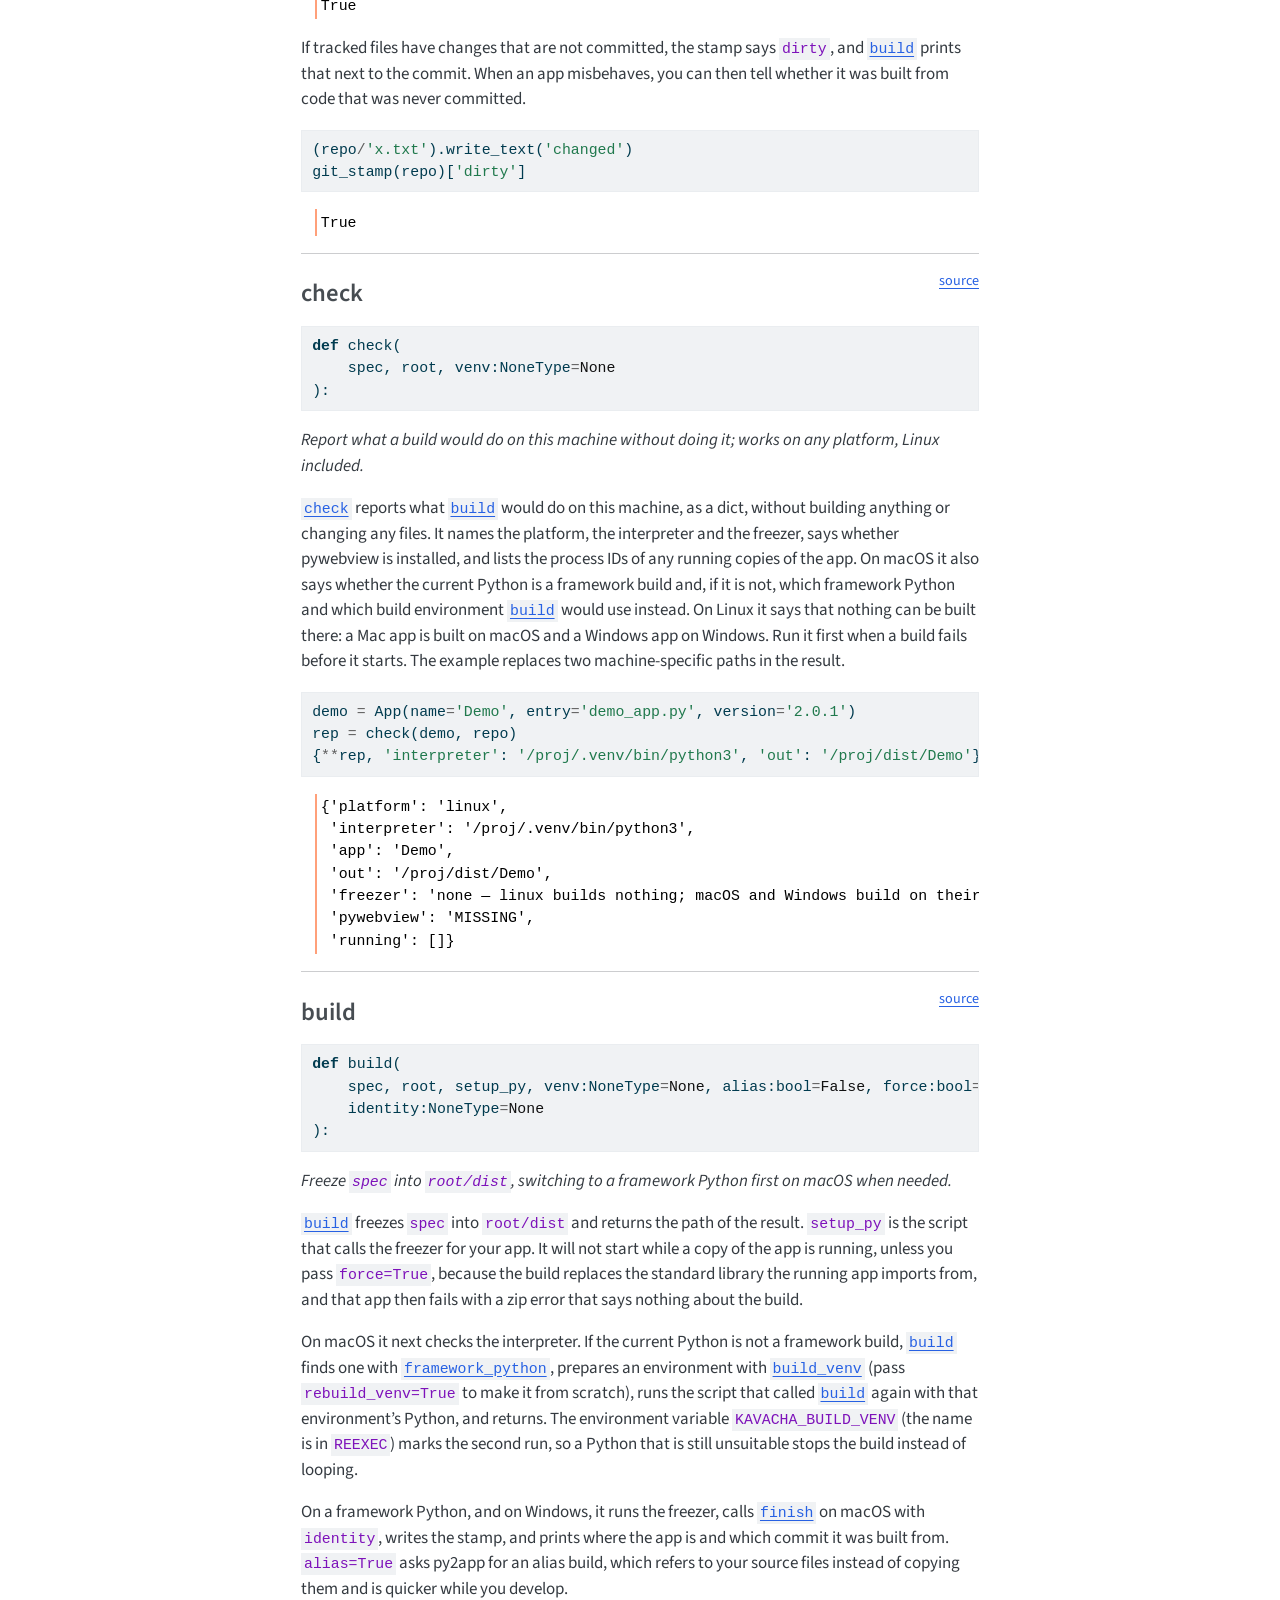
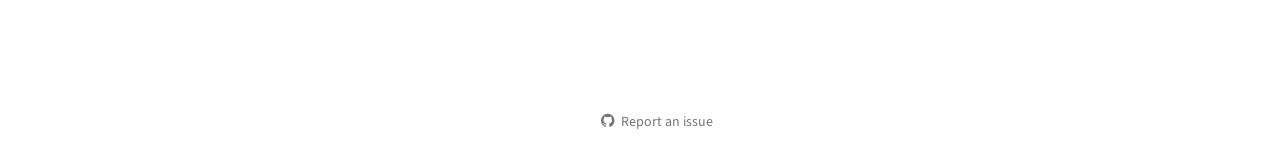
==== commit f8997bad: "deploy: 3db067f6578e8e60678231cd9926e3b1ac23a693" ====
--- a/build.html
+++ b/build.html
@@ -2,7 +2,7 @@
 <html xmlns="http://www.w3.org/1999/xhtml" lang="en" xml:lang="en"><head>
 
 <meta charset="utf-8">
-<meta name="generator" content="quarto-1.10.19">
+<meta name="generator" content="quarto-1.11.9">
 
 <meta name="viewport" content="width=device-width, initial-scale=1.0, user-scalable=yes">
 
@@ -74,14 +74,15 @@
 <meta name="quarto:offset" content="./">
 <script src="site_libs/quarto-html/quarto.js" type="module"></script>
 <script src="site_libs/quarto-html/tabsets/tabsets.js" type="module"></script>
+<script src="site_libs/quarto-html/scrollable-regions/scrollable-regions.js" type="module"></script>
 <script src="site_libs/quarto-html/popper.min.js"></script>
 <script src="site_libs/quarto-html/tippy.umd.min.js"></script>
 <script src="site_libs/quarto-html/anchor.min.js"></script>
 <link href="site_libs/quarto-html/tippy.css" rel="stylesheet">
-<link href="site_libs/quarto-html/quarto-syntax-highlighting-bf27225e3a48a9273f3daa8f8e829971.css" rel="stylesheet" id="quarto-text-highlighting-styles">
+<link href="site_libs/quarto-html/quarto-syntax-highlighting-63b5708e65d6cd79cd7618c58d0c21e7.css" rel="stylesheet" id="quarto-text-highlighting-styles">
 <script src="site_libs/bootstrap/bootstrap.min.js"></script>
 <link href="site_libs/bootstrap/bootstrap-icons.css" rel="stylesheet">
-<link href="site_libs/bootstrap/bootstrap-b559ffb25df1cc0227b0a8833d20b326.min.css" rel="stylesheet" append-hash="true" id="quarto-bootstrap" data-mode="light">
+<link href="site_libs/bootstrap/bootstrap-f9f5dbbce22ca1ed143a646131f7ec01.min.css" rel="stylesheet" append-hash="true" id="quarto-bootstrap" data-mode="light">
 <script id="quarto-search-options" type="application/json">{
   "location": "navbar",
   "copy-button": false,
@@ -120,11 +121,11 @@
 <meta name="twitter:card" content="summary">
 </head>
 
-<body class="nav-sidebar floating nav-fixed quarto-light">
+<body class="nav-sidebar floating nav-fixed quarto-light"><a id="quarto-skip-link" class="visually-hidden-focusable" href="#quarto-document-content">Skip to main content</a>
 
 <div id="quarto-search-results"></div>
   <header id="quarto-header" class="headroom fixed-top">
-    <nav class="navbar navbar-expand-lg " data-bs-theme="dark">
+    <nav class="navbar navbar-expand-lg " data-bs-theme="dark" aria-label="Site">
       <div class="navbar-container container-fluid">
       <div class="navbar-brand-container mx-auto">
     <a class="navbar-brand" href="./index.html">
@@ -136,13 +137,13 @@
           <div id="quarto-search" class="" title="Search"></div>
       </div> <!-- /container-fluid -->
     </nav>
-  <nav class="quarto-secondary-nav">
+  <nav class="quarto-secondary-nav" aria-label="Toolbar">
     <div class="container-fluid d-flex">
       <button type="button" class="quarto-btn-toggle btn" data-bs-toggle="collapse" role="button" data-bs-target=".quarto-sidebar-collapse-item" aria-controls="quarto-sidebar" aria-expanded="false" aria-label="Toggle sidebar navigation" onclick="if (window.quartoToggleHeadroom) { window.quartoToggleHeadroom(); }">
         <i class="bi bi-layout-text-sidebar-reverse"></i>
       </button>
-        <nav class="quarto-page-breadcrumbs" aria-label="breadcrumb"><ol class="breadcrumb"><li class="breadcrumb-item"><a href="./build.html">build</a></li></ol></nav>
-        <a class="flex-grow-1" role="navigation" data-bs-toggle="collapse" data-bs-target=".quarto-sidebar-collapse-item" aria-controls="quarto-sidebar" aria-expanded="false" aria-label="Toggle sidebar navigation" onclick="if (window.quartoToggleHeadroom) { window.quartoToggleHeadroom(); }">      
+        <nav class="quarto-page-breadcrumbs" aria-label="Breadcrumbs"><ol class="breadcrumb"><li class="breadcrumb-item"><a href="./build.html">build</a></li></ol></nav>
+        <a class="flex-grow-1" data-bs-toggle="collapse" data-bs-target=".quarto-sidebar-collapse-item" onclick="if (window.quartoToggleHeadroom) { window.quartoToggleHeadroom(); }">      
         </a>
     </div>
   </nav>
@@ -150,7 +151,7 @@
 <!-- content -->
 <div id="quarto-content" class="quarto-container page-columns page-rows-contents page-layout-article page-navbar">
 <!-- sidebar -->
-  <nav id="quarto-sidebar" class="sidebar collapse collapse-horizontal quarto-sidebar-collapse-item sidebar-navigation floating overflow-auto">
+  <nav id="quarto-sidebar" class="sidebar collapse collapse-horizontal quarto-sidebar-collapse-item sidebar-navigation floating overflow-auto" aria-label="Section">
     <div class="sidebar-menu-container"> 
     <ul class="list-unstyled mt-1">
         <li class="sidebar-item">
@@ -199,6 +200,30 @@
   <div class="sidebar-item-container"> 
   <a href="./menus.html" class="sidebar-item-text sidebar-link">
  <span class="menu-text">menus</span></a>
+  </div>
+</li>
+        <li class="sidebar-item">
+  <div class="sidebar-item-container"> 
+  <a href="./thin.html" class="sidebar-item-text sidebar-link">
+ <span class="menu-text">thin</span></a>
+  </div>
+</li>
+        <li class="sidebar-item">
+  <div class="sidebar-item-container"> 
+  <a href="./host.html" class="sidebar-item-text sidebar-link">
+ <span class="menu-text">host</span></a>
+  </div>
+</li>
+        <li class="sidebar-item">
+  <div class="sidebar-item-container"> 
+  <a href="./lock.html" class="sidebar-item-text sidebar-link">
+ <span class="menu-text">lock</span></a>
+  </div>
+</li>
+        <li class="sidebar-item">
+  <div class="sidebar-item-container"> 
+  <a href="./ship.html" class="sidebar-item-text sidebar-link">
+ <span class="menu-text">ship</span></a>
   </div>
 </li>
     </ul>
@@ -210,7 +235,7 @@
         
     <div class="quarto-alternate-formats"><h2>Other Formats</h2><ul><li><a href="build.html.md"><i class="bi bi-file-code"></i>Markdown</a></li></ul></div></div>
 <!-- main -->
-<main class="content" id="quarto-document-content">
+<main class="content" id="quarto-document-content" tabindex="-1">
 
 <header id="title-block-header" class="quarto-title-block default">
 <div class="quarto-title">
@@ -238,7 +263,7 @@
 
 <!-- WARNING: THIS FILE WAS AUTOGENERATED! DO NOT EDIT! -->
 <p>This module runs a build. A Mac build has requirements that are easy to get wrong: py2app needs a framework build of Python, the bundle should contain the exact package versions in <code>uv.lock</code>, and a build must not overwrite an app that is running. Afterwards you want to know which commit an app came from. <a href="https://vedicreader.github.io/kavacha/build.html#check"><code>check</code></a> reports on all of this without changing anything, and <a href="https://vedicreader.github.io/kavacha/build.html#build"><code>build</code></a> does the work.</p>
-<div id="ff1f2833" class="cell" data-quarto-private-1="{&quot;key&quot;:&quot;execution&quot;,&quot;value&quot;:{&quot;iopub.execute_input&quot;:&quot;2026-10-22T02:09:46.902257+00:00&quot;,&quot;shell.execute_reply&quot;:&quot;2026-10-22T02:09:46.960795+00:00&quot;,&quot;total&quot;:0.058541706999989174}}" data-execution_count="4">
+<div id="bae893d2" class="cell" data-quarto-private-1="{&quot;key&quot;:&quot;execution&quot;,&quot;value&quot;:{&quot;iopub.execute_input&quot;:&quot;2026-11-07T09:50:46.949015+00:00&quot;,&quot;shell.execute_reply&quot;:&quot;2026-11-07T09:50:47.031229+00:00&quot;,&quot;total&quot;:0.08221760799999345}}" data-execution_count="4">
 <hr>
 <p><a href="https://github.com/vedicreader/kavacha/blob/main/kavacha/build.py#L19" target="_blank" style="float:right; font-size:smaller">source</a></p>
 <section id="run" class="level3">
@@ -258,7 +283,7 @@
 <pre><code>CompletedProcess(args=['echo', 'built'], returncode=0)</code></pre>
 </div>
 </div>
-<div id="681cbb0d" class="cell" data-quarto-private-1="{&quot;key&quot;:&quot;execution&quot;,&quot;value&quot;:{&quot;iopub.execute_input&quot;:&quot;2026-10-22T02:09:46.962755+00:00&quot;,&quot;shell.execute_reply&quot;:&quot;2026-10-22T02:09:46.966359+00:00&quot;,&quot;total&quot;:0.003606410999992704}}" data-execution_count="6">
+<div id="c6c4d4c7" class="cell" data-quarto-private-1="{&quot;key&quot;:&quot;execution&quot;,&quot;value&quot;:{&quot;iopub.execute_input&quot;:&quot;2026-11-07T09:50:47.033294+00:00&quot;,&quot;shell.execute_reply&quot;:&quot;2026-11-07T09:50:47.037937+00:00&quot;,&quot;total&quot;:0.0046458440000023415}}" data-execution_count="6">
 <hr>
 <p><a href="https://github.com/vedicreader/kavacha/blob/main/kavacha/build.py#L24" target="_blank" style="float:right; font-size:smaller">source</a></p>
 <section id="lock_requirements" class="level3">
@@ -277,7 +302,7 @@
 <pre><code>True</code></pre>
 </div>
 </div>
-<div id="e4777679" class="cell" data-quarto-private-1="{&quot;key&quot;:&quot;execution&quot;,&quot;value&quot;:{&quot;iopub.execute_input&quot;:&quot;2026-10-22T02:09:46.968299+00:00&quot;,&quot;shell.execute_reply&quot;:&quot;2026-10-22T02:09:46.970590+00:00&quot;,&quot;total&quot;:0.002292837999988251}}" data-execution_count="8">
+<div id="1cb25267" class="cell" data-quarto-private-1="{&quot;key&quot;:&quot;execution&quot;,&quot;value&quot;:{&quot;iopub.execute_input&quot;:&quot;2026-11-07T09:50:47.040785+00:00&quot;,&quot;shell.execute_reply&quot;:&quot;2026-11-07T09:50:47.045578+00:00&quot;,&quot;total&quot;:0.0047951269999941815}}" data-execution_count="8">
 <hr>
 <p><a href="https://github.com/vedicreader/kavacha/blob/main/kavacha/build.py#L42" target="_blank" style="float:right; font-size:smaller">source</a></p>
 <section id="build_venv" class="level3">
@@ -289,7 +314,7 @@
 </section>
 </div>
 <p><a href="https://vedicreader.github.io/kavacha/build.html#build_venv"><code>build_venv</code></a> prepares the environment a macOS build runs in. It creates a virtual environment at <code>venv</code> from the interpreter <code>python</code>, starting again if <code>force</code> is set or if the existing one was made with a different Python version. It installs the pinned requirements from <a href="https://vedicreader.github.io/kavacha/build.html#lock_requirements"><code>lock_requirements</code></a> when there are any, installs the project at <code>root</code> in editable mode with its <code>extras</code>, and returns the path of the environment’s Python. <a href="https://vedicreader.github.io/kavacha/build.html#build"><code>build</code></a> calls it. It has no example here because it installs packages.</p>
-<div id="b2ad7b17" class="cell" data-quarto-private-1="{&quot;key&quot;:&quot;execution&quot;,&quot;value&quot;:{&quot;iopub.execute_input&quot;:&quot;2026-10-22T02:09:46.973860+00:00&quot;,&quot;shell.execute_reply&quot;:&quot;2026-10-22T02:09:46.976786+00:00&quot;,&quot;total&quot;:0.002928297000011071}}" data-execution_count="10">
+<div id="17db0ee8" class="cell" data-quarto-private-1="{&quot;key&quot;:&quot;execution&quot;,&quot;value&quot;:{&quot;iopub.execute_input&quot;:&quot;2026-11-07T09:50:47.048366+00:00&quot;,&quot;shell.execute_reply&quot;:&quot;2026-11-07T09:50:47.051144+00:00&quot;,&quot;total&quot;:0.0027950310000051104}}" data-execution_count="10">
 <hr>
 <p><a href="https://github.com/vedicreader/kavacha/blob/main/kavacha/build.py#L87" target="_blank" style="float:right; font-size:smaller">source</a></p>
 <section id="read_stamp" class="level3">
@@ -297,10 +322,10 @@
 <div class="code-copy-outer-scaffold"><div class="sourceCode" id="cb9"><pre class="sourceCode python code-with-copy"><code class="sourceCode python"><span id="cb9-1"><a href="#cb9-1" aria-hidden="true" tabindex="-1"></a><span class="kw">def</span> read_stamp(</span>
 <span id="cb9-2"><a href="#cb9-2" aria-hidden="true" tabindex="-1"></a>    bundle</span>
 <span id="cb9-3"><a href="#cb9-3" aria-hidden="true" tabindex="-1"></a>):</span></code></pre></div><button title="Copy to Clipboard" class="code-copy-button"><i class="bi"></i></button></div>
-<p><em>The stamp <code>bundle</code> was built with, or None when it has none.</em></p>
+<p><em>The stamp <a href="https://vedicreader.github.io/kavacha/ship.html#bundle"><code>bundle</code></a> was built with, or None when it has none.</em></p>
 </section>
 </div>
-<div id="55805a15" class="cell" data-quarto-private-1="{&quot;key&quot;:&quot;execution&quot;,&quot;value&quot;:{&quot;iopub.execute_input&quot;:&quot;2026-10-22T02:09:46.976875+00:00&quot;,&quot;shell.execute_reply&quot;:&quot;2026-10-22T02:09:46.982852+00:00&quot;,&quot;total&quot;:0.005979489999987209}}" data-execution_count="11">
+<div id="3feed909" class="cell" data-quarto-private-1="{&quot;key&quot;:&quot;execution&quot;,&quot;value&quot;:{&quot;iopub.execute_input&quot;:&quot;2026-11-07T09:50:47.051249+00:00&quot;,&quot;shell.execute_reply&quot;:&quot;2026-11-07T09:50:47.053856+00:00&quot;,&quot;total&quot;:0.0026093740000021626}}" data-execution_count="11">
 <hr>
 <p><a href="https://github.com/vedicreader/kavacha/blob/main/kavacha/build.py#L78" target="_blank" style="float:right; font-size:smaller">source</a></p>
 <section id="write_stamp" class="level3">
@@ -308,10 +333,10 @@
 <div class="code-copy-outer-scaffold"><div class="sourceCode" id="cb10"><pre class="sourceCode python code-with-copy"><code class="sourceCode python"><span id="cb10-1"><a href="#cb10-1" aria-hidden="true" tabindex="-1"></a><span class="kw">def</span> write_stamp(</span>
 <span id="cb10-2"><a href="#cb10-2" aria-hidden="true" tabindex="-1"></a>    bundle, root, version:<span class="bu">str</span><span class="op">=</span><span class="st">''</span></span>
 <span id="cb10-3"><a href="#cb10-3" aria-hidden="true" tabindex="-1"></a>):</span></code></pre></div><button title="Copy to Clipboard" class="code-copy-button"><i class="bi"></i></button></div>
-<p><em>Write the build stamp into <code>bundle</code> and return it.</em></p>
+<p><em>Write the build stamp into <a href="https://vedicreader.github.io/kavacha/ship.html#bundle"><code>bundle</code></a> and return it.</em></p>
 </section>
 </div>
-<div id="ffff3c21" class="cell" data-quarto-private-1="{&quot;key&quot;:&quot;execution&quot;,&quot;value&quot;:{&quot;iopub.execute_input&quot;:&quot;2026-10-22T02:09:46.982942+00:00&quot;,&quot;shell.execute_reply&quot;:&quot;2026-10-22T02:09:46.985815+00:00&quot;,&quot;total&quot;:0.0028751970000087113}}" data-execution_count="12">
+<div id="d6d79ba5" class="cell" data-quarto-private-1="{&quot;key&quot;:&quot;execution&quot;,&quot;value&quot;:{&quot;iopub.execute_input&quot;:&quot;2026-11-07T09:50:47.053956+00:00&quot;,&quot;shell.execute_reply&quot;:&quot;2026-11-07T09:50:47.056755+00:00&quot;,&quot;total&quot;:0.002802226999996549}}" data-execution_count="12">
 <hr>
 <p><a href="https://github.com/vedicreader/kavacha/blob/main/kavacha/build.py#L73" target="_blank" style="float:right; font-size:smaller">source</a></p>
 <section id="stamp_path" class="level3">
@@ -319,10 +344,10 @@
 <div class="code-copy-outer-scaffold"><div class="sourceCode" id="cb11"><pre class="sourceCode python code-with-copy"><code class="sourceCode python"><span id="cb11-1"><a href="#cb11-1" aria-hidden="true" tabindex="-1"></a><span class="kw">def</span> stamp_path(</span>
 <span id="cb11-2"><a href="#cb11-2" aria-hidden="true" tabindex="-1"></a>    bundle</span>
 <span id="cb11-3"><a href="#cb11-3" aria-hidden="true" tabindex="-1"></a>):</span></code></pre></div><button title="Copy to Clipboard" class="code-copy-button"><i class="bi"></i></button></div>
-<p><em>Where the build stamp lives inside <code>bundle</code>, on either platform.</em></p>
+<p><em>Where the build stamp lives inside <a href="https://vedicreader.github.io/kavacha/ship.html#bundle"><code>bundle</code></a>, on either platform.</em></p>
 </section>
 </div>
-<div id="f8d838ae" class="cell" data-quarto-private-1="{&quot;key&quot;:&quot;execution&quot;,&quot;value&quot;:{&quot;iopub.execute_input&quot;:&quot;2026-10-22T02:09:46.985900+00:00&quot;,&quot;shell.execute_reply&quot;:&quot;2026-10-22T02:09:46.989314+00:00&quot;,&quot;total&quot;:0.0034163039999839384}}" data-execution_count="13">
+<div id="502a347d" class="cell" data-quarto-private-1="{&quot;key&quot;:&quot;execution&quot;,&quot;value&quot;:{&quot;iopub.execute_input&quot;:&quot;2026-11-07T09:50:47.056850+00:00&quot;,&quot;shell.execute_reply&quot;:&quot;2026-11-07T09:50:47.060450+00:00&quot;,&quot;total&quot;:0.0036016839999959416}}" data-execution_count="13">
 <hr>
 <p><a href="https://github.com/vedicreader/kavacha/blob/main/kavacha/build.py#L62" target="_blank" style="float:right; font-size:smaller">source</a></p>
 <section id="git_stamp" class="level3">
@@ -364,7 +389,7 @@
 <pre><code>True</code></pre>
 </div>
 </div>
-<div id="c2b4a34c" class="cell" data-quarto-private-1="{&quot;key&quot;:&quot;execution&quot;,&quot;value&quot;:{&quot;iopub.execute_input&quot;:&quot;2026-10-22T02:09:46.992033+00:00&quot;,&quot;shell.execute_reply&quot;:&quot;2026-10-22T02:09:46.995758+00:00&quot;,&quot;total&quot;:0.003728064000000586}}" data-execution_count="15">
+<div id="8fa51b60" class="cell" data-quarto-private-1="{&quot;key&quot;:&quot;execution&quot;,&quot;value&quot;:{&quot;iopub.execute_input&quot;:&quot;2026-11-07T09:50:47.063087+00:00&quot;,&quot;shell.execute_reply&quot;:&quot;2026-11-07T09:50:47.067111+00:00&quot;,&quot;total&quot;:0.004026490999997634}}" data-execution_count="15">
 <hr>
 <p><a href="https://github.com/vedicreader/kavacha/blob/main/kavacha/build.py#L93" target="_blank" style="float:right; font-size:smaller">source</a></p>
 <section id="check" class="level3">
@@ -390,7 +415,7 @@
  'running': []}</code></pre>
 </div>
 </div>
-<div id="0ae0cb65" class="cell" data-quarto-private-1="{&quot;key&quot;:&quot;execution&quot;,&quot;value&quot;:{&quot;iopub.execute_input&quot;:&quot;2026-10-22T02:09:46.998593+00:00&quot;,&quot;shell.execute_reply&quot;:&quot;2026-10-22T02:09:47.001919+00:00&quot;,&quot;total&quot;:0.0033285310000223944}}" data-execution_count="17">
+<div id="1f22840f" class="cell" data-quarto-private-1="{&quot;key&quot;:&quot;execution&quot;,&quot;value&quot;:{&quot;iopub.execute_input&quot;:&quot;2026-11-07T09:50:47.071626+00:00&quot;,&quot;shell.execute_reply&quot;:&quot;2026-11-07T09:50:47.079411+00:00&quot;,&quot;total&quot;:0.007787577999998518}}" data-execution_count="17">
 <hr>
 <p><a href="https://github.com/vedicreader/kavacha/blob/main/kavacha/build.py#L114" target="_blank" style="float:right; font-size:smaller">source</a></p>
 <section id="build" class="level3">
@@ -487,7 +512,8 @@
           return filterRegex.test(href) || localhostRegex.test(href) || mailtoRegex.test(href);
       }
       // Inspect non-navigation links and adorn them if external
-     var links = window.document.querySelectorAll('a[href]:not(.nav-link):not(.navbar-brand):not(.toc-action):not(.sidebar-link):not(.sidebar-item-toggle):not(.pagination-link):not(.no-external):not([aria-hidden]):not(.dropdown-item):not(.quarto-navigation-tool):not(.about-link)');
+      window.quartoDecorateExternalLinks = function (root) {
+     var links = (root || window.document).querySelectorAll('a[href]:not(.nav-link):not(.navbar-brand):not(.toc-action):not(.sidebar-link):not(.sidebar-item-toggle):not(.pagination-link):not(.no-external):not([aria-hidden]):not(.dropdown-item):not(.quarto-navigation-tool):not(.about-link)');
       for (var i=0; i<links.length; i++) {
         const link = links[i];
         if (!isInternal(link.href)) {
@@ -496,8 +522,69 @@
           if (link.dataset.originalHref !== undefined) {
             link.href = link.dataset.originalHref;
           }
-        }
-      }
+          if (!link.classList.contains('no-external-icon')) {
+          }
+        }
+      }
+      };
+      window.quartoDecorateExternalLinks(window.document);
+    // Esc closes the popup (WCAG 1.4.13) and focus leaving both trigger and
+    // popup closes it (WCAG 2.4.11); tippy handles neither for interactive popups.
+    const hideOnEscAndFocusOut = {
+      name: 'hideOnEscAndFocusOut',
+      defaultValue: true,
+      fn(instance) {
+        const dismiss = () => {
+          // A show scheduled by the trigger delay would otherwise reopen it
+          instance.clearDelayTimeouts();
+          instance.hide();
+        };
+        const onKeyDown = (event) => {
+          if (event.key !== 'Escape') {
+            return;
+          }
+          // Keep Esc from also reaching page handlers (e.g. reveal.js overview),
+          // except an open reveal.js slide menu, which Esc should close too.
+          // The menu handles keys only when its keyboard option is on.
+          const menuHandlesEsc = window.Reveal?.getPlugin?.('menu')?.isOpen() &&
+            window.Reveal.getConfig().menu?.keyboard !== false;
+          if (!menuHandlesEsc) {
+            event.stopPropagation();
+          }
+          if (instance.popper.contains(window.document.activeElement)) {
+            // Disabled while refocusing so the focus trigger does not reopen it
+            instance.disable();
+            instance.reference.focus();
+            instance.enable();
+          }
+          dismiss();
+        };
+        const onFocusOut = (event) => {
+          const target = event.relatedTarget;
+          if (target && !instance.reference.contains(target) &&
+              !instance.popper.contains(target)) {
+            dismiss();
+          }
+        };
+        // On the trigger too: a click trigger (code-annotations: select) has no
+        // blur handling. Attached for the instance's lifetime so leaving the
+        // trigger also cancels a show still pending on the trigger delay.
+        instance.reference.addEventListener('focusout', onFocusOut);
+        return {
+          onShow() {
+            window.document.addEventListener('keydown', onKeyDown, true);
+            instance.popper.addEventListener('focusout', onFocusOut);
+          },
+          onHide() {
+            window.document.removeEventListener('keydown', onKeyDown, true);
+            instance.popper.removeEventListener('focusout', onFocusOut);
+          },
+          onDestroy() {
+            instance.reference.removeEventListener('focusout', onFocusOut);
+          },
+        };
+      },
+    };
     function tippyHover(el, contentFn, onTriggerFn, onUntriggerFn) {
       const config = {
         allowHTML: true,
@@ -511,6 +598,7 @@
         interactiveBorder: 10,
         theme: 'quarto',
         placement: 'bottom-start',
+        plugins: [hideOnEscAndFocusOut],
       };
       if (contentFn) {
         config.content = contentFn;
@@ -673,44 +761,54 @@
           const lineIds = lines.map((line) => {
             return targetCell + "-" + line;
           })
-          let top = null;
-          let height = null;
-          let parent = null;
+          // Each band is positioned against its own containing block, which is
+          // not the offsetParent of the lines, so place it from client rects.
+          const placeBand = (band, firstEl, lastEl, codeBlock) => {
+            const container = band.offsetParent;
+            if (container === null) {
+              return;
+            }
+            const containerRect = container.getBoundingClientRect();
+            // Reveal.js scales slides with a transform, so convert client
+            // pixels back to the CSS pixels of the container.
+            const scale = containerRect.height / container.offsetHeight || 1;
+            const firstRect = firstEl.getBoundingClientRect();
+            const lastRect = lastEl.getBoundingClientRect();
+            const top = (firstRect.top - containerRect.top) / scale - container.clientTop + container.scrollTop;
+            const height = (lastRect.bottom - firstRect.top) / scale;
+            band.style.top = top - 2 + "px";
+            band.style.height = height + 4 + "px";
+            if (codeBlock) {
+              // Without the copy button wrapper, the containing block is wider
+              // than the code block, so span the code block explicitly.
+              const blockRect = codeBlock.getBoundingClientRect();
+              band.style.left = (blockRect.left - containerRect.left) / scale - container.clientLeft + container.scrollLeft + "px";
+              band.style.width = blockRect.width / scale + "px";
+            }
+          };
           if (lineIds.length > 0) {
-              //compute the position of the single el (top and bottom and make a div)
-              const el = window.document.getElementById(lineIds[0]);
-              top = el.offsetTop;
-              height = el.offsetHeight;
-              parent = el.parentElement.parentElement;
-            if (lineIds.length > 1) {
-              const lastEl = window.document.getElementById(lineIds[lineIds.length - 1]);
-              const bottom = lastEl.offsetTop + lastEl.offsetHeight;
-              height = bottom - top;
+            const el = window.document.getElementById(lineIds[0]);
+            const lastEl = window.document.getElementById(lineIds[lineIds.length - 1]);
+            const parent = el.parentElement.parentElement;
+            // cook up a div (if necessary) and position it
+            let div = window.document.getElementById("code-annotation-line-highlight");
+            if (div === null) {
+              div = window.document.createElement("div");
+              div.setAttribute("id", "code-annotation-line-highlight");
+              div.style.position = 'absolute';
+              parent.appendChild(div);
             }
-            if (top !== null && height !== null && parent !== null) {
-              // cook up a div (if necessary) and position it 
-              let div = window.document.getElementById("code-annotation-line-highlight");
-              if (div === null) {
-                div = window.document.createElement("div");
-                div.setAttribute("id", "code-annotation-line-highlight");
-                div.style.position = 'absolute';
-                parent.appendChild(div);
-              }
-              div.style.top = top - 2 + "px";
-              div.style.height = height + 4 + "px";
-              div.style.left = 0;
-              let gutterDiv = window.document.getElementById("code-annotation-line-highlight-gutter");
-              if (gutterDiv === null) {
-                gutterDiv = window.document.createElement("div");
-                gutterDiv.setAttribute("id", "code-annotation-line-highlight-gutter");
-                gutterDiv.style.position = 'absolute';
-                const codeCell = window.document.getElementById(targetCell);
-                const gutter = codeCell.querySelector('.code-annotation-gutter');
-                gutter.appendChild(gutterDiv);
-              }
-              gutterDiv.style.top = top - 2 + "px";
-              gutterDiv.style.height = height + 4 + "px";
+            placeBand(div, el, lastEl, parent.closest("div.sourceCode") || parent);
+            let gutterDiv = window.document.getElementById("code-annotation-line-highlight-gutter");
+            if (gutterDiv === null) {
+              gutterDiv = window.document.createElement("div");
+              gutterDiv.setAttribute("id", "code-annotation-line-highlight-gutter");
+              gutterDiv.style.position = 'absolute';
+              const codeCell = window.document.getElementById(targetCell);
+              const gutter = codeCell.querySelector('.code-annotation-gutter');
+              gutter.appendChild(gutterDiv);
             }
+            placeBand(gutterDiv, el, lastEl);
             selectedAnnoteEl = annoteEl;
           }
         };
@@ -809,6 +907,9 @@
     }
   });
   </script>
+  <script type="application/javascript">
+  window.quartoScrollableRegionsLabels = {"code":"Scrollable code","output":"Scrollable output"};
+  </script>
 </div> <!-- /content -->
 
 
--- a/site_libs/quarto-html/quarto-syntax-highlighting-63b5708e65d6cd79cd7618c58d0c21e7.css
+++ b/site_libs/quarto-html/quarto-syntax-highlighting-63b5708e65d6cd79cd7618c58d0c21e7.css
@@ -0,0 +1,236 @@
+/* quarto syntax highlight colors */
+:root {
+  --quarto-hl-ot-color: #003B4F;
+  --quarto-hl-at-color: #657422;
+  --quarto-hl-ss-color: #20794D;
+  --quarto-hl-an-color: #5E5E5E;
+  --quarto-hl-fu-color: #4758AB;
+  --quarto-hl-st-color: #20794D;
+  --quarto-hl-cf-color: #003B4F;
+  --quarto-hl-op-color: #5E5E5E;
+  --quarto-hl-er-color: #AD0000;
+  --quarto-hl-bn-color: #AD0000;
+  --quarto-hl-al-color: #AD0000;
+  --quarto-hl-va-color: #111111;
+  --quarto-hl-bu-color: inherit;
+  --quarto-hl-ex-color: inherit;
+  --quarto-hl-pp-color: #AD0000;
+  --quarto-hl-in-color: #5E5E5E;
+  --quarto-hl-vs-color: #20794D;
+  --quarto-hl-wa-color: #5E5E5E;
+  --quarto-hl-do-color: #5E5E5E;
+  --quarto-hl-im-color: #00769E;
+  --quarto-hl-ch-color: #20794D;
+  --quarto-hl-dt-color: #AD0000;
+  --quarto-hl-fl-color: #AD0000;
+  --quarto-hl-co-color: #5E5E5E;
+  --quarto-hl-cv-color: #5E5E5E;
+  --quarto-hl-cn-color: #8f5902;
+  --quarto-hl-sc-color: #5E5E5E;
+  --quarto-hl-dv-color: #AD0000;
+  --quarto-hl-kw-color: #003B4F;
+}
+
+/* other quarto variables */
+:root {
+  --quarto-font-monospace: SFMono-Regular, Menlo, Monaco, Consolas, "Liberation Mono", "Courier New", monospace;
+}
+
+/* syntax highlight based on Pandoc's rules */
+pre > code.sourceCode > span {
+  color: #003B4F;
+}
+
+code.sourceCode > span {
+  color: #003B4F;
+}
+
+div.sourceCode,
+div.sourceCode pre.sourceCode {
+  color: #003B4F;
+}
+
+/* Normal */
+code span {
+  color: #003B4F;
+}
+
+/* Alert */
+code span.al {
+  color: #AD0000;
+  font-style: inherit;
+}
+
+/* Annotation */
+code span.an {
+  color: #5E5E5E;
+  font-style: inherit;
+}
+
+/* Attribute */
+code span.at {
+  color: #657422;
+  font-style: inherit;
+}
+
+/* BaseN */
+code span.bn {
+  color: #AD0000;
+  font-style: inherit;
+}
+
+/* BuiltIn */
+code span.bu {
+  font-style: inherit;
+}
+
+/* ControlFlow */
+code span.cf {
+  color: #003B4F;
+  font-weight: bold;
+  font-style: inherit;
+}
+
+/* Char */
+code span.ch {
+  color: #20794D;
+  font-style: inherit;
+}
+
+/* Constant */
+code span.cn {
+  color: #8f5902;
+  font-style: inherit;
+}
+
+/* Comment */
+code span.co {
+  color: #5E5E5E;
+  font-style: inherit;
+}
+
+/* CommentVar */
+code span.cv {
+  color: #5E5E5E;
+  font-style: italic;
+}
+
+/* Documentation */
+code span.do {
+  color: #5E5E5E;
+  font-style: italic;
+}
+
+/* DataType */
+code span.dt {
+  color: #AD0000;
+  font-style: inherit;
+}
+
+/* DecVal */
+code span.dv {
+  color: #AD0000;
+  font-style: inherit;
+}
+
+/* Error */
+code span.er {
+  color: #AD0000;
+  font-style: inherit;
+}
+
+/* Extension */
+code span.ex {
+  font-style: inherit;
+}
+
+/* Float */
+code span.fl {
+  color: #AD0000;
+  font-style: inherit;
+}
+
+/* Function */
+code span.fu {
+  color: #4758AB;
+  font-style: inherit;
+}
+
+/* Import */
+code span.im {
+  color: #00769E;
+  font-style: inherit;
+}
+
+/* Information */
+code span.in {
+  color: #5E5E5E;
+  font-style: inherit;
+}
+
+/* Keyword */
+code span.kw {
+  color: #003B4F;
+  font-weight: bold;
+  font-style: inherit;
+}
+
+/* Operator */
+code span.op {
+  color: #5E5E5E;
+  font-style: inherit;
+}
+
+/* Other */
+code span.ot {
+  color: #003B4F;
+  font-style: inherit;
+}
+
+/* Preprocessor */
+code span.pp {
+  color: #AD0000;
+  font-style: inherit;
+}
+
+/* SpecialChar */
+code span.sc {
+  color: #5E5E5E;
+  font-style: inherit;
+}
+
+/* SpecialString */
+code span.ss {
+  color: #20794D;
+  font-style: inherit;
+}
+
+/* String */
+code span.st {
+  color: #20794D;
+  font-style: inherit;
+}
+
+/* Variable */
+code span.va {
+  color: #111111;
+  font-style: inherit;
+}
+
+/* VerbatimString */
+code span.vs {
+  color: #20794D;
+  font-style: inherit;
+}
+
+/* Warning */
+code span.wa {
+  color: #5E5E5E;
+  font-style: italic;
+}
+
+.prevent-inlining {
+  content: "</";
+}
+
+/*# sourceMappingURL=054cc16b9e9817627be6994582d2ffb5.css.map */
